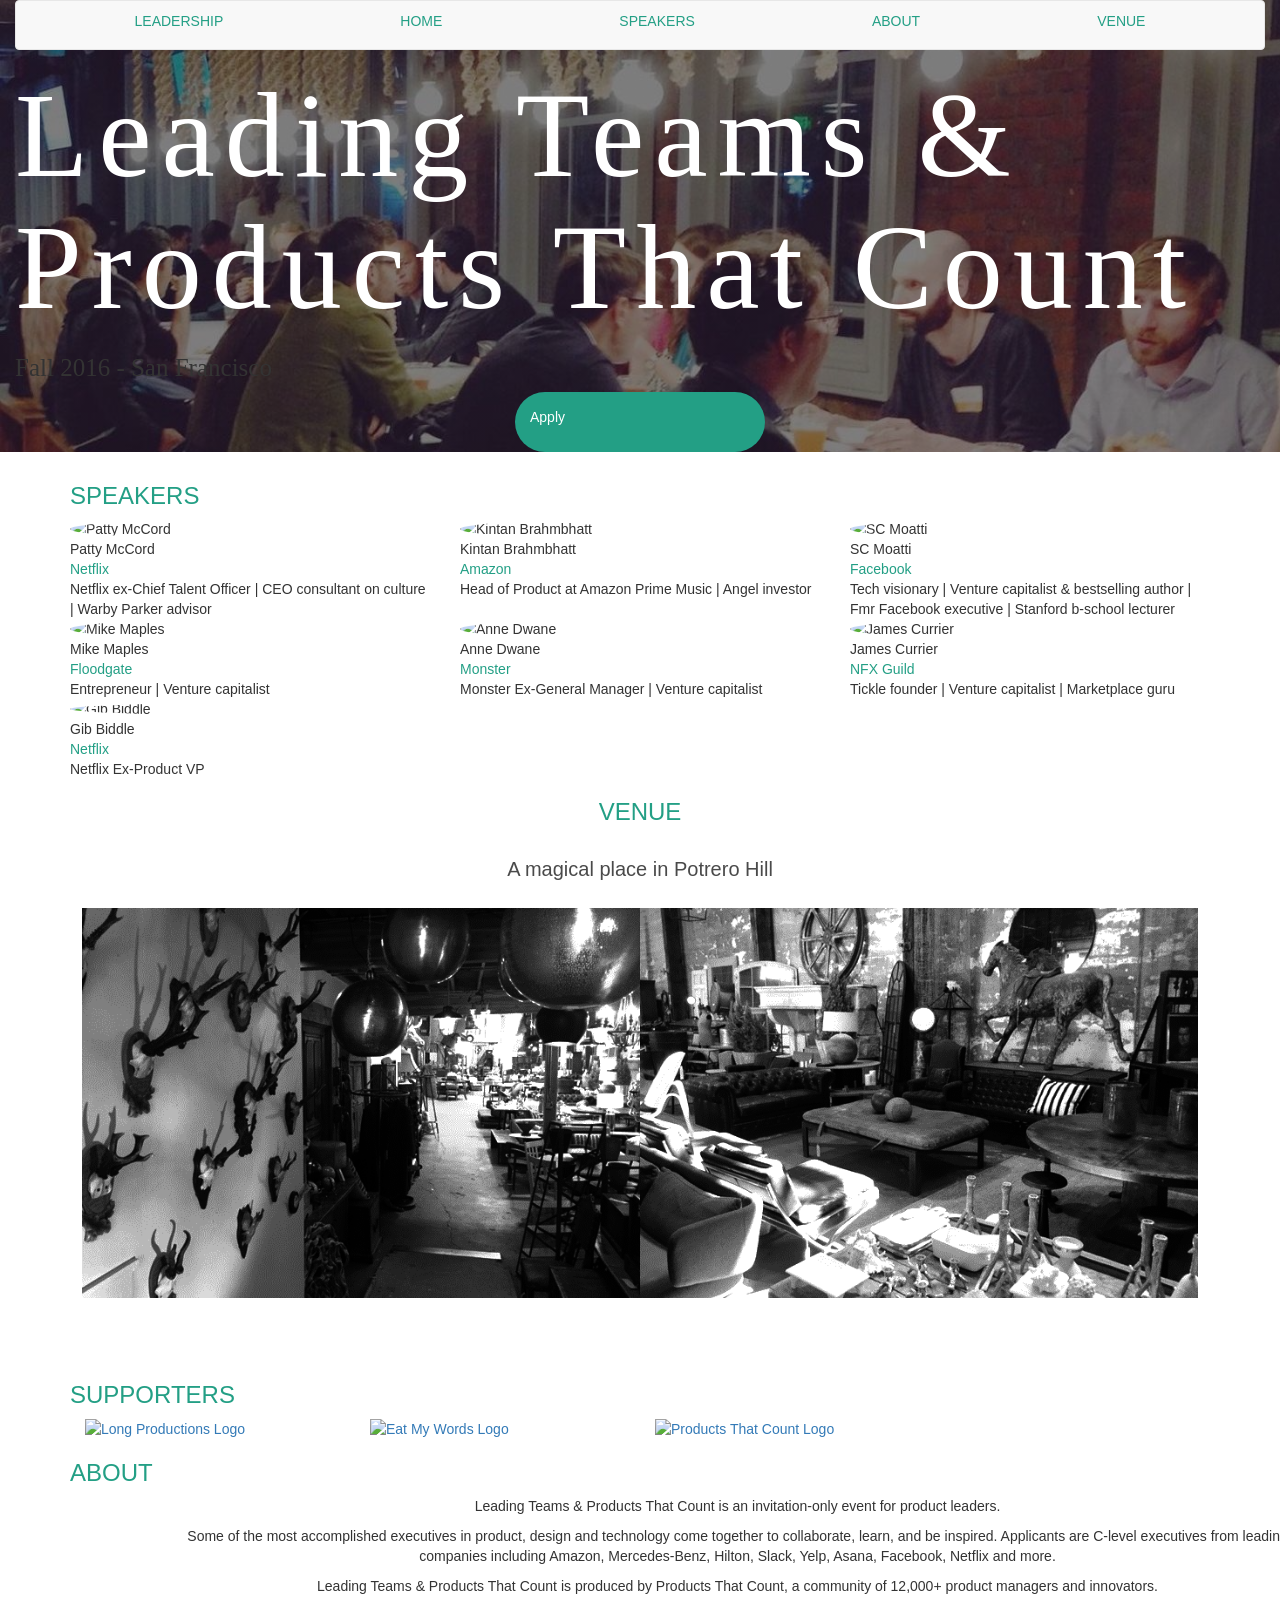
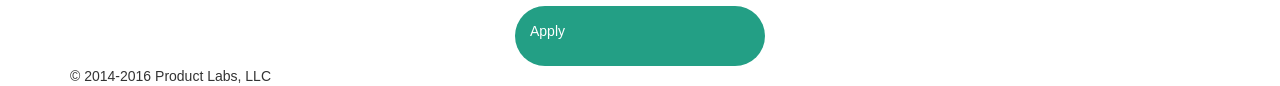
==== index2.html @ b977f9bc "updated index page" ====
<!DOCTYPE html>
<html>
<head>
  <meta charset="utf-8">
  <meta http-equiv="X-UA-Compatible" content="IE=edge,chrome=1">
  <title>Leading Teams & Products That Count</title>
  <meta name="viewport" content="width=device-width">
  <meta name="description" content="An event for product thinkers, designers, and makers. Past speakers from Tinder, Amazon, Frog Design, Netflix, Yelp and more.">
<!--
  <meta property="og:title" content="Leadership" />
  <meta property="og:url" content="https://www.manifesto411.com/" />
  <meta property="og:description" content="An event for product thinkers, designers, and makers. Past speakers from Tinder, Amazon, Frog Design, Netflix, Yelp and more." />
  <meta property="og:image" content="https://www.manifesto411.com/static/images/manifesto_facebook_share.png" />
  <meta property="og:type" content="article" />
  <meta property="og:locale" content="en_US" />
 -->
<!--   <meta name="twitter:card" content="summary_large_image">
  <meta name="twitter:site" content="@manifesto411">
  <meta name="twitter:title" content="Manifesto">
  <meta name="twitter:description" content="An event for product thinkers, designers, and makers. Past speakers from Tinder, Amazon, Frog Design, Netflix, Yelp and more.">
  <meta name="twitter:image" content="https://www.manifesto411.com/static/images/manifesto_facebook_share.png"> -->

  <link rel="shortcut icon" type="image/png" href="/static/images/favicon.ico">
  <link rel="canonical" href="https://www.manifesto411.com/" />
  <meta name="google-site-verification" content="ru3jUls49btRLF-_JM4xdH5pwZkrLGA6Llj3iiC_hHs" />
  <link rel="stylesheet" href="https://maxcdn.bootstrapcdn.com/bootstrap/3.3.1/css/bootstrap.min.css">
  <link rel='stylesheet' href='https://d33wubrfki0l68.cloudfront.net/css/7cb612ddd2adcec53b5e5135e8a5c02e82bd5af3/static/css/main.css' />
  <script src='https://d33wubrfki0l68.cloudfront.net/js/2ac7943342ca358cc0602aef4d6c1449615fe7fe/static/js/vendor/modernizr-2.6.2.js'></script>
  <link href='https://fonts.googleapis.com/css?family=Lato:300,400|Spinnaker' rel='stylesheet' type='text/css'>
  <script src="https://use.typekit.net/cpw1mji.js"></script>
  <link rel="stylesheet" href="styles.css"></link>
  <script>
    try {
      Typekit.load({
        async: true
      });
    } catch (e) {}
  </script>
</head>

<body>
  <div class="wrapper">

    <div class="container-fluid centered leadership">
      <nav class="navbar navbar-default" role="navigation">
        <div class="container-fluid">
          <div class="navbar-header">
            <button type="button" class="navbar-toggle" data-toggle="collapse" data-target="#bs-example-navbar-collapse-1">
              <span class="sr-only">Toggle navigation</span>
              <span class="icon-bar"></span>
              <span class="icon-bar"></span>
              <span class="icon-bar"></span>
            </button>
          </div>

          <div class="collapse navbar-collapse" id="bs-example-navbar-collapse-1">
            <ul class="nav nav-justified">
              <li name="home" id="home_nav"><a href="/">LEADERSHIP</a>
              </li>
              <li name="preview"><a href="/#home">HOME</a>
              </li>
              <li name="speakers"><a href="/#speakers">SPEAKERS</a>
              </li>
              <li name="about"><a href="/#about">ABOUT</a>
              </li>
              <li name="venue"><a href="/#preview">VENUE</a>
              </li>
        <!--       <li name="supporters"><a href="/#supporters">SUPPORTERS</a></li> -->
        <!--       <li name="schedule"><a href="/#supporters">SCHEDULE</a></li> -->
            </ul>
          </div>
        </div>
      </nav>

      <div class="showcase-event">
        <div class="content-section centered">
          <h1 class="logo">Leading Teams & Products That Count</h1>
          <h2 class="tagline">Fall 2016 - San Francisco</h2>
          <div class="row subscribe-form subscribe-light">
            <div class="col-lg-12">
              <div class="subscribe-wrapper">
                <a href="#application" id="event-application"><div class="application-button">Apply</div>
                </a>
              </div>
            </div>
          </div>
        </div>
      </div>
    </div>

    <div id="application" class="signup-form" name="application">
      <form>
        <fieldset>
          <legend class="form-legend">Application</legend>
          <div class="form-wrapper">
            <div class="userinfo">
              <label class="user-input-label">
                <div>First Name:</div>
                <input id="user-first-name" class="userinfo-input" type="text" placeholder="Your First Name *" required />
              </label>

              <label class="user-input-label">
                <div>Last Name:</div>
                <input id="user-last-name" class="userinfo-input" type="text" placeholder="Your Last Name *" required />
              </label>
            </div>

            <div class="contactinfo">
              <label class="user-input-label">
                <div>Linkedin:</div>
                <input id="user-linkedin-url" class="userinfo-input" type="text" placeholder="Your Linkedin Url *" required />
              </label>
              <label class="user-input-label">
                <div>E-mail:</div>
                <input id="user-email" class="userinfo-input" type="text" placeholder="Your e-mail address *" required />
              </label>
            </div>

            <div class="userbackground">
              <label class="user-input-label">
                What do you hope to get from the event?</label>
              <textarea id="user-benefits-from-event" class="applicant-description" placeholder="1-2 Sentences"></textarea>
            </div>
            <div class="userbackground">
              <label class="user-input-label">
                What do you hope to contribute to the event?</label>
              <textarea id="user-contributes-to-event" class="applicant-description" placeholder="1-2 Sentences"></textarea>
            </div>
            <div class="userbackground expensetoggle">
              <label class="user-input-label">Will you be expensing your participation to your company?</label>
              <div class="onoffswitch">
                <input type="checkbox" name="onoffswitch" class="onoffswitch-checkbox" id="myonoffswitch" checked>
                <label class="onoffswitch-label" for="myonoffswitch">
                  <span class="onoffswitch-inner"></span>
                  <span class="onoffswitch-switch"></span>
                </label>
              </div>
            </div>
          </div>
        </fieldset>
        <div class="container">
          <div class="row">
            <a>
              <div class="col-lg-12 highlight-bar"></div>
            </a>
          </div>
        </div>

        <div class="invalidForm hideElement" id="error-message">Please complete the entire form</div>
        <div class="form-submission" id="application-submitted">
          <button type="submit" class="form-submission-button">
          </button>
        </div>
        <div class="hideElement" id="thanksforapplying">Thanks for applying we will be in touch shortly</div>
      </form>
    </div>

    <div class="container" id="speakers">
      <div class="row">
        <a name="speakers">
          <div class="col-lg-12 highlight-bar"></div>
        </a>
      </div>
    </div>



  <div class="container content-section centered">
    <h3 class="header-styles">SPEAKERS</h3>
    <div class="row content-wrap row-centered" id="speakers-section">
      <div class=
      "col-xs-12 col-sm-6 col-sm-offset-0 col-md-4 col-md-offset-0 col-lg-4 col-lg-offset-0 speaker-wrap">
      <div class="speaker">
          <img alt="Patty McCord" class="speaker-pic img-circle img-responsive"
          src="http://i.imgur.com/nYr2lcT.jpg">
          <div class="speaker-name">
            Patty McCord
          </div>
          <div class="speaker-company">
            <a href="https://www.netflix.com">Netflix</a>
          </div>
          <div class="speaker-bio">
            Netflix ex-Chief Talent Officer | CEO consultant on culture | Warby
            Parker advisor
          </div>
        </div>
      </div>
      <div class=
      "col-xs-12 col-sm-6 col-sm-offset-0 col-md-4 col-md-offset-0 col-lg-4 col-lg-offset-0 speaker-wrap">
      <div class="speaker">
          <img alt="Kintan Brahmbhatt" class=
          "speaker-pic img-circle img-responsive" src=
          "http://i.imgur.com/Qr9BvIh.jpg">
          <div class="speaker-name">
            Kintan Brahmbhatt
          </div>
          <div class="speaker-company">
            <a href="http://www.amazon.com/PrimeMusic">Amazon</a>
          </div>
          <div class="speaker-bio">
            Head of Product at Amazon Prime Music | Angel investor
          </div>
        </div>
      </div>
      <div class=
      "col-xs-12 col-sm-6 col-sm-offset-0 col-md-4 col-md-offset-0 col-lg-4 col-lg-offset-0 speaker-wrap">
      <div class="speaker">
          <img alt="SC Moatti" class="speaker-pic img-circle img-responsive"
          src="http://i.imgur.com/eZxnU1G.png">
          <div class="speaker-name">
            SC Moatti
          </div>
          <div class="speaker-company">
            <a href="http://productsthatcount.com">Facebook</a>
          </div>
          <div class="speaker-bio">
            Tech visionary | Venture capitalist &amp; bestselling author | Fmr
            Facebook executive | Stanford b-school lecturer
          </div>
        </div>
      </div>
      <div class=
      "col-xs-12 col-sm-6 col-sm-offset-0 col-md-4 col-md-offset-0 col-lg-4 col-lg-offset-0 speaker-wrap">
      <div class="speaker">
          <img alt="Mike Maples" class="speaker-pic img-circle img-responsive"
          src="http://i.imgur.com/6ZW5zT3.jpg">
          <div class="speaker-name">
            Mike Maples
          </div>
          <div class="speaker-company">
            <a href="http://floodgate.com/">Floodgate</a>
          </div>
          <div class="speaker-bio">
            Entrepreneur | Venture capitalist
          </div>
        </div>
      </div>
      <div class=
      "col-xs-12 col-sm-6 col-sm-offset-0 col-md-4 col-md-offset-0 col-lg-4 col-lg-offset-0 speaker-wrap">
      <div class="speaker">
          <img alt="Anne Dwane" class="speaker-pic img-circle img-responsive"
          src="http://i.imgur.com/0hoDniH.jpg">
          <div class="speaker-name">
            Anne Dwane
          </div>
          <div class="speaker-company">
            <a href="http://gsvlabs.com/">Monster</a>
          </div>
          <div class="speaker-bio">
            Monster Ex-General Manager | Venture capitalist
          </div>
        </div>
      </div>
      <div class=
      "col-xs-12 col-sm-6 col-sm-offset-0 col-md-4 col-md-offset-0 col-lg-4 col-lg-offset-0 speaker-wrap">
      <div class="speaker">
          <img alt="James Currier" class=
          "speaker-pic img-circle img-responsive" src=
          "http://i.imgur.com/yHmbRPL.png">
          <div class="speaker-name">
            James Currier
          </div>
          <div class="speaker-company">
            <a href="http://www.nfx.com/">NFX Guild</a>
          </div>
          <div class="speaker-bio">
            Tickle founder | Venture capitalist | Marketplace guru
          </div>
        </div>
      </div>
      <div class=
      "col-xs-12 col-sm-6 col-sm-offset-0 col-md-12 col-md-offset-0 col-lg-12 col-lg-offset-0">
      <div class="speaker">
          <img alt="Gib Biddle" class="speaker-pic img-circle img-responsive"
          src="http://i.imgur.com/TZHBbtr.jpg">
          <div class="speaker-name">
            Gib Biddle
          </div>
          <div class="speaker-company">
            <a href="https://www.netflix.com">Netflix</a>
          </div>
          <div class="speaker-bio">
            Netflix Ex-Product VP
          </div>
        </div>
      </div>
    </div>
  </div>

    <div class="container venue">
      <h3 class="header-styles">VENUE</h3>
      <div class="venue-location-title">A magical place in Potrero Hill</div>
      <div class="venue-image-container">
        <div class="venue-block-left">
        </div>
      <!--   <div class="venue-card-container">
        </div> -->
        <div class="venue-block-right">
        </div>
      </div>
    </div>

    <div class="container" id="videos">
      <div class="row">
        <a name="videos">
          <div class="col-lg-12 highlight-bar"></div>
        </a>
      </div>
    </div>

    <div class="container" id="supporters">
      <div class="row">
        <div class="col-lg-12 highlight-bar"></div>
      </div>
    </div>
    <div class="container content-section centered">
      <h3 class="header-styles">SUPPORTERS</h3>
      <div class="content-wrap" id="supporters-wrapper">
          <div class="col-xs-12 col-sm-12 col-md-3 col-lg-3 supporter-wrap">
            <a class="supporter-logo" href="http://longproductions.com/" target="_blank"><img src="https://d33wubrfki0l68.cloudfront.net/6ac9e80d4fb956f55d3319429df08892ba11a191/9d395/static/images/long_productions.png" alt="Long Productions Logo" class="supporter-logo-sm img-responsive">
            </a>
          </div>
          <div class="col-xs-12 col-sm-12 col-md-3 col-lg-3 supporter-wrap">
            <a class="supporter-logo" href="http://eatmywords.com/" target="_blank"><img src="https://d33wubrfki0l68.cloudfront.net/f5fa85ae9c0ed693e338850c9ddc0bc8290a7eac/40d03/static/images/eatmywords@2x.png" alt="Eat My Words Logo" class="supporter-logo-sm img-responsive">
            </a>
          </div>
          <div class="col-xs-12 col-sm-12 col-md-3 col-lg-3 supporter-wrap">
            <a class="supporter-logo" href="http://productsthatcount.com/" target="_blank"><img src="https://d33wubrfki0l68.cloudfront.net/573d84a4d2d361ba5a8033c7c2110d031847b2b8/138ff/static/images/ptc.png" alt="Products That Count Logo" class="supporter-logo-sm img-responsive">
            </a>
          </div>
      </div>
    </div>
<!--
    <div class="container" id="schedule">
      <div class="row">
        <a name="schedule">
          <div class="col-lg-12 highlight-bar"></div>
        </a>
      </div>
    </div>
 -->

    <div class="container" id="about">
      <div class="row">
        <a name="about">
          <div class="col-lg-12 highlight-bar"></div>
        </a>
      </div>
    </div>

    <div class="container content-section centered">
        <h3 class="header-styles">ABOUT</h3>
        <div class="content-wrap">
          <div class="row content-wrap">
            <div class="col-lg-offset-1 col-lg-12 content-text about-copy" id="about-paragraphs"><p>Leading Teams &amp; Products That Count is an invitation-only event for product leaders.</p><p>Some of the most accomplished executives in product, design and technology come together to collaborate, learn, and be inspired. Applicants are C-level executives from leading companies including Amazon, Mercedes-Benz, Hilton, Slack, Yelp, Asana, Facebook, Netflix and more.</p><p>Leading Teams &amp; Products That Count is produced by Products That Count, a community of 12,000+ product managers and innovators.</p></div>
          </div>
          <a href="#application" id="event-application-footer">
            <div class="application-button">Apply</div>
          </a>
        </div>
      </div>
    <div class="footer-background">
      <div class="container content-section centered">
        <div class="footer">&copy; 2014-2016 Product Labs, LLC</div>
      </div>
    </div>
  </div>

  <script src="https://ajax.googleapis.com/ajax/libs/jquery/1.11.1/jquery.min.js"></script>
  <script src="https://maxcdn.bootstrapcdn.com/bootstrap/3.3.1/js/bootstrap.min.js"></script>
  <script src='https://d33wubrfki0l68.cloudfront.net/js/a71feaafb217d9c29c8dbdc77aa5cca4f122aa85/static/js/main.js'></script>
  <script type="text/javascript" src="//s7.addthis.com/js/300/addthis_widget.js#pubid=ra-5688f575f1e77495" async="async"></script>
  <script type="text/javascript" src="scripts.js" async="async"></script>  <script type="text/javascript" src="addcontent.js" async="async"></script>
  <script type="text/javascript" src="addSponsor.js" async="async"></script>
  <script type="text/javascript" src="pullAboutSection.js" async="async"></script>
</body>
</html>
---- styles.css ----
.header-styles {
  color: #239F85;
}

h1.logo {
  font-size: 50px;
  font-family: Arial Black;  
}

h2.tagline {
  font-size: 25px;
  font-family: Arial Black;  
}

.leadership-header {
  font-family: Arial Black;
  margin-top: 20px;
  margin-bottom: 5px;
  font-size: 170px;
  color: #FFF;
  letter-spacing: 10px;
}

.nav > li > a {
  color: #239F85;
}

.application-button {
 cursor: pointer;
 background-color: #239F85;
 border-radius: 40px;
 border-style: none;
 color: #FFF;
 display: block;
 height: 6rem;
 margin: auto;
 padding: 15px;
 width: 25rem;
}

.userbackground {
  width: 100%;
  float: none;
} 

.form-wrapper {
  width: 100%;
  margin-bottom: 2rem;
}

.invalidForm {
  margin-top: 10px;
  text-align: center;
  color: red;
  font-weight: bold;
}

@media screen and (min-width: 1200px) {
  .form-wrapper {
    width: 100%;
    margin-bottom: 0;
  }
}

.application-button:hover {
  background-color: rgb(151, 158, 157);
  color: #FFF;
}

.application-button:focus {
  border: none;
  outline: none;
}

.application-button > a {
 color: #FFF;
}

.signup-form {
  height: 0;
  opacity: 0;
  overflow: hidden; 
  padding: 1.5rem 1.5rem 0 1.5rem;
  transition: opacity 1s ease-out;
}

.signup-form fieldset {
  border: none;
  width: 100%;
}

.signup-form label {
  display: block;
}

.signup-form textarea {
  font-family: Arial Black;
  background: rgba(255,255,255,.1);
  border: none;
  border-radius: 4px;
  font-size: 16px;
  outline: 0;
  padding: 7px;
  width: 100%;
  box-sizing: border-box; 
  -webkit-box-sizing: border-box;
  -moz-box-sizing: border-box; 
  background-color: #e8eeef;
  color:#8a97a0;
  -webkit-box-shadow: 0 1px 0 rgba(0,0,0,0.03) inset;
  box-shadow: 0 1px 0 rgba(0,0,0,0.03) inset;
  margin-bottom: 30px;
}

.form-legend {
  padding-left: 0;
}

.about-copy {
  text-align: center;
}

@media screen and (min-width: 1200px) {
  .signup-form{
    height: 0;
    opacity: 0;
    overflow: hidden; 
    padding: 1rem 1.5rem 0 1rem;
    transition: opacity 1s ease-out;
  }

  .signup-form textarea{
    display: inline;
  }
  .form-legend {
    padding-left: 20px;
  }
}

.userinfo label{
  width: 100%;
}

@media screen and (min-width: 720px) {
  .userinfo {
    display: flex;
  }
  .user-input-label {
    padding-right: 20px;
    padding-left: 20px;
  }

  .contactinfo {
    display: flex;
  }
  .contactinfo label{
    width: 50%;
    display: inline;
  } 
}

.contactinfo label {
  display: block;
  width: 100%;
}

.userinfo-input {
  font-family: Arial;
  background: rgba(255,255,255,.1);
  border: none;
  border-radius: 4px;
  font-size: 16px;
  margin: 0;
  outline: 0;
  padding: 7px;
  width: 100%;
  box-sizing: border-box; 
  -webkit-box-sizing: border-box;
  -moz-box-sizing: border-box; 
  background-color: #e8eeef;
  color:#8a97a0;
  -webkit-box-shadow: 0 1px 0 rgba(0,0,0,0.03) inset;
  box-shadow: 0 1px 0 rgba(0,0,0,0.03) inset;
  margin-bottom: 30px;
}

@media screen and (min-width: 1200px) {
  .userinfo-input {
    min-width: 350px;
    background: rgba(255,255,255,.1);
    border: none;
    border-radius: 4px;
    font-size: 16px;
    margin: 0;
    outline: 0;
    padding: 7px;
    box-sizing: border-box; 
    -webkit-box-sizing: border-box;
    -moz-box-sizing: border-box; 
    background-color: #e8eeef;
    color:#8a97a0;
    -webkit-box-shadow: 0 1px 0 rgba(0,0,0,0.03) inset;
    box-shadow: 0 1px 0 rgba(0,0,0,0.03) inset;
    margin-bottom: 30px;
  }
}

.active {
  opacity: 1;
  height: auto;    
}

.venue {
  padding-left: 2rem;
  padding-right: 2rem;
}

@media (min-width: 720px) {
  .venue {
    width: 100%;
    height: 100%;
  }
}

.venue > h3 {
  text-align: center;
}

@media screen and (min-width: 1200px){
  .venue-block {
    display: inline;
    width: 50%;
    height: 100%;
  }

  .venue-block-img, .venue-card-container {
    padding: 0;
  }
}

/*.venue-card-container {
  display: flex;
  justify-content: center;
  position: absolute;
  align-items: center;
}
*/
.venue-location-title {
  font-family: Arial;
  color: #4A4A4A;
  /*background-color: rgb(255, 255, 255);*/
  /*border: 1px solid rgb(0, 151, 127);*/
  padding: 1em;
  margin: 4px;
  font-size: 2rem;
  /*width: 210px;*/
  /*max-width: 223px;*/
  text-align: center;
}

@media (min-width: 1200px) {
  .venue-location-card {
    background-color: rgb(255, 255, 255);
    border: 1px solid rgb(0, 151, 127);
    margin: 4px;
    max-width: 446px;
    padding: 2em;
  }
}

.speaker-company > a {
  color: #239F85; 
}

.hideElement {
  display: none;
 } 

.thanksforapplying {
  margin: 1.5rem;
  text-align: center;
  display: block;
  font-family: Arial;
}

.leadership {
  background-image: linear-gradient(rgba(0, 0, 0, 0.5), rgba(0, 0, 0, 0.5)), url("./assets/ptc-event-background.jpg");
  background-size: 330px 375px;
  background-size: cover;
}

.expense-option {
  color: #fff;
  background-color: #337ab7;
  border-color: #2e6da4;
  padding: 6px 12px;
  margin-bottom: 0;
  font-size: 14px;
  font-weight: 400;
  line-height: 1.42857143;
  text-align: center;
  white-space: nowrap;
  vertical-align: middle;
  -ms-touch-action: manipulation;
  touch-action: manipulation;
  cursor: pointer;
  -webkit-user-select: none;
  -moz-user-select: none;
  -ms-user-select: none;
  user-select: none;
  background-image: none;
  border: 1px solid transparent;
  width: 50%;
}

.expense-option:focus {
  background-color: #fff;
  color: #337ab7;
}

.expense-option > input {
  position: absolute;
  clip: rect(0,0,0,0);
  pointer-events: none;
} 
  
@media (min-width: 1200px) {
  .expense-option {
    color: #fff;
    background-color: #337ab7;
    border-color: #2e6da4;
    padding: 6px 12px;
    margin-bottom: 0;
    font-size: 14px;
    font-weight: 400;
    line-height: 1.42857143;
    text-align: center;
    white-space: nowrap;
    vertical-align: middle;
    -ms-touch-action: manipulation;
    touch-action: manipulation;
    cursor: pointer;
    -webkit-user-select: none;
    -moz-user-select: none;
    -ms-user-select: none;
    user-select: none;
    background-image: none;
    border: 1px solid transparent;
    width: 50%;
  }
} 

.form-submission {
  margin: 1.5rem;
  text-align: center;
}

.form-submission-button {
  margin: auto;
  outline:none;
  height: 40px;
  text-align: center;
  width: 130px;
  border-radius:40px;
  background: #fff;
  border: 2px solid #1ECD97;
  color: #1ECD97;
  letter-spacing:1px;
  text-shadow:0;
  font-size:12px;
  font-weight:bold;
  cursor: pointer;
  transition: all 0.25s ease;
}
 
.form-submission-button:hover {
  color:white;
  background: #1ECD97;
}

.form-submission-button:active {
  letter-spacing: 2px ;
}

.form-submission-button:after {
  content:"SUBMIT";
}

.venue-block-left {
  padding: 0% 0% 35% 0%;
  width: 100%;
  float: left;
  height: 175px;
  display: block;
  background-size: cover;
  background-position: center center;
  background-repeat: no-repeat;
  background-attachment: scroll;
  background-image: url('./assets/BDAntiques2.png');
}

 .venue-block-right {
  padding: 0% 0% 35% 0%;
  width: 100%;
  float: left;
  height: 175px;
  display: block;
  background-size: cover;
  background-position: center center;
  background-repeat: no-repeat;
  background-attachment: scroll;
  background-image: url('./assets/BDAntiques1.png');
 }

@media screen and (min-width: 720px) {
  .venue-block-right {
    padding: 0% 0% 35% 0%;
    width: 50%;
    float: left;
    display: block;
    background-size: cover;
    background-position: center center;
    background-repeat: no-repeat;
    background-attachment: scroll;
    background-image: url('./assets/BDAntiques2.png');
  }
   .venue-block-left {
    padding: 0% 0% 35% 0%;
    width: 50%;
    float: left;
    display: block;
    background-size: cover;
    background-position: center center;
    background-repeat: no-repeat;
    background-attachment: scroll;
    background-image: url('./assets/BDAntiques1.png');
   }
   .venue-image-container {
    width: 100%;
    padding: 0 5% 5% 5%;
    position: relative;
    background-color: rgb(255, 255, 255);
    float: left;
    display: block;
   }
   .userbackground {
     width: 50%;
     float: left;
     padding-right: 20px;
     padding-left: 20px;
   }
   .userbackground > label {
     padding-left: 0;
   }
}

.venue-image-container {
  position: relative;
}

.venue-card-container {
  display: flex;
  justify-content: center;
  position: absolute;
  align-items: center;
  top: 10rem;
  left: 3rem;
}

/*@media (min-device-width: 375px) {
  .venue-card-container {
    display: flex;
    justify-content: center;
    position: absolute;
    align-items: center;
    top: 10rem;
    left: 6rem;
  }
}

@media (min-device-width: 411px) {
  .venue-card-container {
    display: flex;
    justify-content: center;
    position: absolute;
    align-items: center;
    top: 10rem;
    left: 8rem;
  }
}

@media (min-device-width: 411px) {
  .venue-card-container {
    display: flex;
    justify-content: center;
    position: absolute;
    align-items: center;
    top: 10rem;
    left: 8.5rem;
  }
}

@media (min-device-width: 550px) {
  .venue-card-container {
    display: flex;
    justify-content: center;
    position: absolute;
    align-items: center;
    top: 10rem;
    left: 12.5rem;
  }
}

@media (min-device-width: 550px) {
  .venue-card-container {
    display: flex;
    justify-content: center;
    position: absolute;
    align-items: center;
    top: 10rem;
    left: 12.5rem;
  }
}

@media (min-device-width: 575px) {
  .venue-card-container {
    display: flex;
    justify-content: center;
    position: absolute;
    align-items: center;
    top: 11rem;
    left: 15.5rem;
  }
}

@media (min-device-width: 620px) {
  .venue-card-container {
    display: flex;
    justify-content: center;
    position: absolute;
    align-items: center;
    top: 13rem;
    left: 17.5rem;
  }
}

@media (min-device-width: 720px) {
  .venue-card-container {
    display: flex;
    justify-content: center;
    position: absolute;
    align-items: center;
    top: 6rem;
    left: 33%;
  }
}

@media (min-device-width: 768px) {
  .venue-card-container {
    display: flex;
    justify-content: center;
    position: absolute;
    align-items: center;
    top: 7rem;
    left: 35%;
  }
}

@media (min-device-width: 1200px) {
  .venue-card-container {
    display: flex;
    justify-content: center;
    position: absolute;
    align-items: center;
    top: 18rem;
    left: 42%;
  }
}
*/


#event-application-footer, #event-application {
  text-decoration: none;
}

textarea {
  padding: 0;
  border:none;
}

form {
  width: 100%;
}  

legend {
  font-weight: bold;
}

#company-expense-options {
  padding-left: 5px;
  text-align: center;
  margin-bottom: 15px;
}

.onoffswitch {
  position: relative; width: 90px;
  margin: auto;
  -webkit-user-select:none; -moz-user-select:none; -ms-user-select: none;
}

.onoffswitch-checkbox {
  display: none;
}

.onoffswitch-label {
  display: block;
  overflow: hidden; 
  cursor: pointer;
  border: 2px solid #575757; border-radius: 20px;
}

.onoffswitch-inner {
  display: block; width: 200%; margin-left: -100%;
  transition: margin 0.3s ease-in 0s;
}

.onoffswitch-inner:before, .onoffswitch-inner:after {
  display: block; float: left; width: 50%; height: 30px; padding: 0; line-height: 30px;
  font-size: 15px; color: white; font-family: Trebuchet, Arial, sans-serif; font-weight: bold;
  box-sizing: border-box;
}

.onoffswitch-inner:before {
  content: "YES";
  padding-left: 8px;
  background-color: #239F85; color: #FFFFFF;
}

.onoffswitch-inner:after {
  content: "NO";
  padding-right: 8px;
  background-color: #EEEEEE; color: #239F85;
  text-align: right;
}

.onoffswitch-switch {
  display: block; width: 18px; margin: 6px;
  background: #FFFFFF;
  position: absolute; top: 0; bottom: 0;
  right: 56px;
  border: 2px solid #575757; border-radius: 20px;
  transition: all 0.3s ease-in 0s; 
}
.onoffswitch-checkbox:checked + .onoffswitch-label .onoffswitch-inner {
  margin-left: 0;
}
.onoffswitch-checkbox:checked + .onoffswitch-label .onoffswitch-switch {
  right: 0px; 
}




@media screen and (min-width: 720px) {
  .onoffswitch {
    margin: 0;
    position: relative; width: 90px;
    -webkit-user-select:none; -moz-user-select:none; -ms-user-select: none;
  }
  .onoffswitch-switch {
    width: 22px;
    margin: 6px 6px 10px 6px;
  }
  .expensetoggle {
    width: 100%;
    float: left;
    padding-right: 20px;
    padding-left: 20px;
    display: inline-flex;
  }
  .onoffswitch-switch {
    width: 22px;
    margin: 6px 6px 8px 6px;
  }

}

@media (max-width: 767px){
  h1.logo {
      font-size: 50px;
      font-family: Arial Black;  
      letter-spacing: 0;
  }
}

@media screen and (min-width: 1200px) {
   h1.logo {
    font-size: 120px;
    font-family: Arial Black;
    color: #FFF;
    letter-spacing: 10px;
  }

  #company-expense-option {
    margin-bottom: 15px;
    display: inline
  }

}
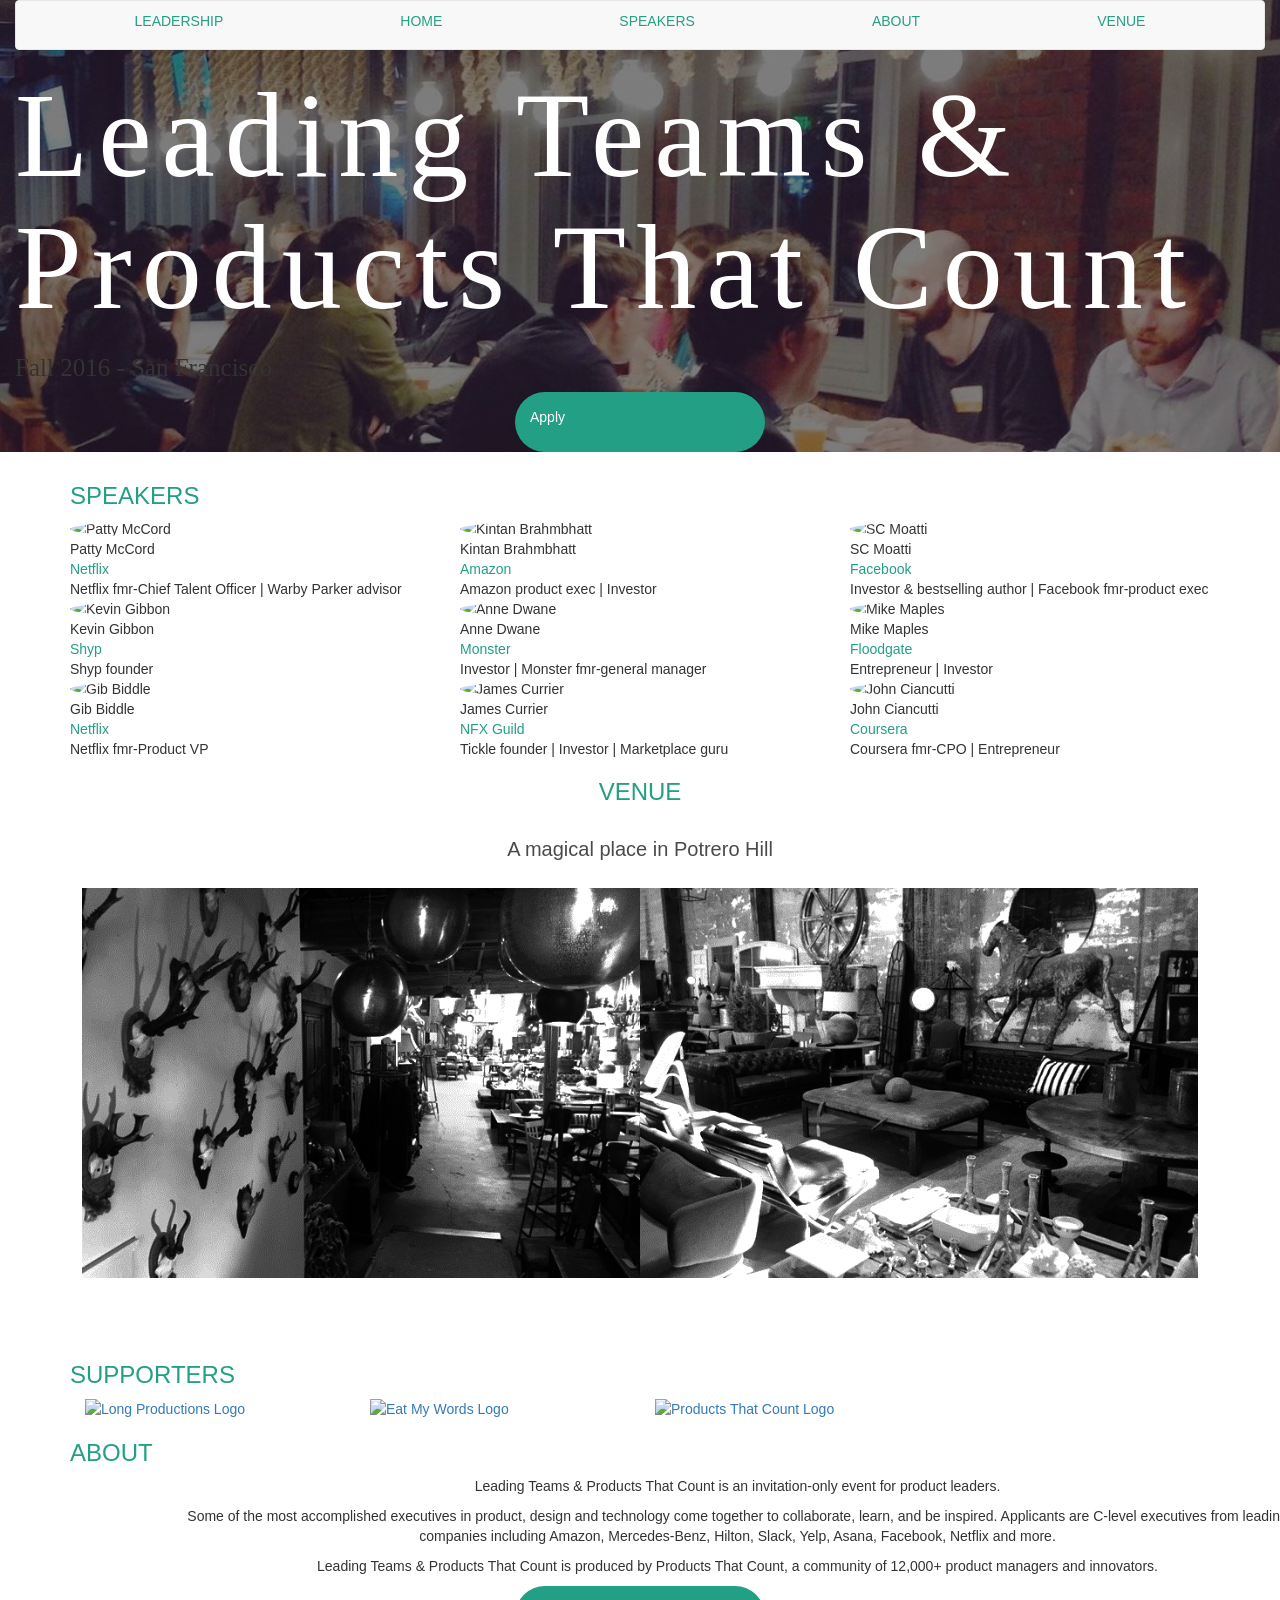
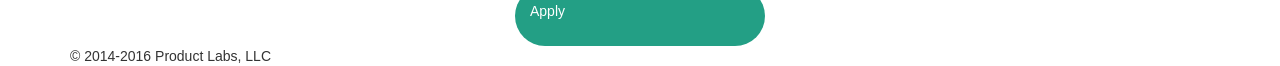
==== commit d432f454: "updated sponsors" ====
--- a/index2.html
+++ b/index2.html
@@ -2,33 +2,35 @@
 <html>
 <head>
   <meta charset="utf-8">
-  <meta http-equiv="X-UA-Compatible" content="IE=edge,chrome=1">
+  <meta content="IE=edge,chrome=1" http-equiv="X-UA-Compatible">
   <title>Leading Teams & Products That Count</title>
-  <meta name="viewport" content="width=device-width">
-  <meta name="description" content="An event for product thinkers, designers, and makers. Past speakers from Tinder, Amazon, Frog Design, Netflix, Yelp and more.">
-<!--
+  <meta content="width=device-width" name="viewport">
+  <meta content=
+  "An event for product thinkers, designers, and makers. Past speakers from Tinder, Amazon, Frog Design, Netflix, Yelp and more."
+  name="description">
   <meta property="og:title" content="Leadership" />
-  <meta property="og:url" content="https://www.manifesto411.com/" />
+  <meta property="og:url" content="https://leaders.productsthatcount.com/" />
   <meta property="og:description" content="An event for product thinkers, designers, and makers. Past speakers from Tinder, Amazon, Frog Design, Netflix, Yelp and more." />
-  <meta property="og:image" content="https://www.manifesto411.com/static/images/manifesto_facebook_share.png" />
   <meta property="og:type" content="article" />
   <meta property="og:locale" content="en_US" />
- -->
-<!--   <meta name="twitter:card" content="summary_large_image">
+
+  <!--   <meta name="twitter:card" content="summary_large_image">
   <meta name="twitter:site" content="@manifesto411">
   <meta name="twitter:title" content="Manifesto">
   <meta name="twitter:description" content="An event for product thinkers, designers, and makers. Past speakers from Tinder, Amazon, Frog Design, Netflix, Yelp and more.">
   <meta name="twitter:image" content="https://www.manifesto411.com/static/images/manifesto_facebook_share.png"> -->
-
-  <link rel="shortcut icon" type="image/png" href="/static/images/favicon.ico">
-  <link rel="canonical" href="https://www.manifesto411.com/" />
-  <meta name="google-site-verification" content="ru3jUls49btRLF-_JM4xdH5pwZkrLGA6Llj3iiC_hHs" />
-  <link rel="stylesheet" href="https://maxcdn.bootstrapcdn.com/bootstrap/3.3.1/css/bootstrap.min.css">
-  <link rel='stylesheet' href='https://d33wubrfki0l68.cloudfront.net/css/7cb612ddd2adcec53b5e5135e8a5c02e82bd5af3/static/css/main.css' />
-  <script src='https://d33wubrfki0l68.cloudfront.net/js/2ac7943342ca358cc0602aef4d6c1449615fe7fe/static/js/vendor/modernizr-2.6.2.js'></script>
-  <link href='https://fonts.googleapis.com/css?family=Lato:300,400|Spinnaker' rel='stylesheet' type='text/css'>
-  <script src="https://use.typekit.net/cpw1mji.js"></script>
-  <link rel="stylesheet" href="styles.css"></link>
+  <link href="/static/images/favicon.ico" rel="shortcut icon" type="image/png">
+  <link href="https://leaders.productsthatcount.com/" rel="canonical">
+  <link href= "https://maxcdn.bootstrapcdn.com/bootstrap/3.3.1/css/bootstrap.min.css" rel="stylesheet">
+  <link href='https://d33wubrfki0l68.cloudfront.net/css/7cb612ddd2adcec53b5e5135e8a5c02e82bd5af3/static/css/main.css'
+  rel='stylesheet'>
+  <script src='https://d33wubrfki0l68.cloudfront.net/js/2ac7943342ca358cc0602aef4d6c1449615fe7fe/static/js/vendor/modernizr-2.6.2.js'>
+  </script>
+  <link href='https://fonts.googleapis.com/css?family=Lato:300,400|Spinnaker'
+  rel='stylesheet' type='text/css'>
+  <script src="https://use.typekit.net/cpw1mji.js">
+  </script>
+  <link href="styles.css" rel="stylesheet">
   <script>
     try {
       Typekit.load({
@@ -37,41 +39,44 @@
     } catch (e) {}
   </script>
 </head>
-
 <body>
   <div class="wrapper">
-
     <div class="container-fluid centered leadership">
       <nav class="navbar navbar-default" role="navigation">
         <div class="container-fluid">
           <div class="navbar-header">
-            <button type="button" class="navbar-toggle" data-toggle="collapse" data-target="#bs-example-navbar-collapse-1">
-              <span class="sr-only">Toggle navigation</span>
-              <span class="icon-bar"></span>
-              <span class="icon-bar"></span>
-              <span class="icon-bar"></span>
-            </button>
-          </div>
-
-          <div class="collapse navbar-collapse" id="bs-example-navbar-collapse-1">
+            <button class="navbar-toggle" data-target=
+            "#bs-example-navbar-collapse-1" data-toggle="collapse" type=
+            "button"><span class="sr-only">Toggle navigation</span>
+            <span class="icon-bar"></span>
+            <span class="icon-bar"></span>
+            <span class="icon-bar"></span>
+          </button>
+          </div>
+          <div class="collapse navbar-collapse" id=
+          "bs-example-navbar-collapse-1">
             <ul class="nav nav-justified">
-              <li name="home" id="home_nav"><a href="/">LEADERSHIP</a>
+              <li id="home_nav">
+                <a href="/">LEADERSHIP</a>
               </li>
-              <li name="preview"><a href="/#home">HOME</a>
+              <li>
+                <a href="/#home">HOME</a>
               </li>
-              <li name="speakers"><a href="/#speakers">SPEAKERS</a>
+              <li>
+                <a href="/#speakers">SPEAKERS</a>
               </li>
-              <li name="about"><a href="/#about">ABOUT</a>
+              <li>
+                <a href="/#about">ABOUT</a>
               </li>
-              <li name="venue"><a href="/#preview">VENUE</a>
+              <li>
+                <a href="/#preview">VENUE</a>
               </li>
-        <!--       <li name="supporters"><a href="/#supporters">SUPPORTERS</a></li> -->
-        <!--       <li name="schedule"><a href="/#supporters">SCHEDULE</a></li> -->
+              <!--       <li name="supporters"><a href="/#supporters">SUPPORTERS</a></li> -->
+              <!--       <li name="schedule"><a href="/#supporters">SCHEDULE</a></li> -->
             </ul>
           </div>
         </div>
       </nav>
-
       <div class="showcase-event">
         <div class="content-section centered">
           <h1 class="logo">Leading Teams & Products That Count</h1>
@@ -79,16 +84,17 @@
           <div class="row subscribe-form subscribe-light">
             <div class="col-lg-12">
               <div class="subscribe-wrapper">
-                <a href="#application" id="event-application"><div class="application-button">Apply</div>
-                </a>
+                <a href="#application" id="event-application">
+                <div class="application-button">
+                  Apply
+                </div></a>
               </div>
             </div>
           </div>
         </div>
       </div>
     </div>
-
-    <div id="application" class="signup-form" name="application">
+    <div class="signup-form" id="application">
       <form>
         <fieldset>
           <legend class="form-legend">Application</legend>
@@ -115,25 +121,29 @@
                 <input id="user-email" class="userinfo-input" type="text" placeholder="Your e-mail address *" required />
               </label>
             </div>
-
             <div class="userbackground">
-              <label class="user-input-label">
-                What do you hope to get from the event?</label>
-              <textarea id="user-benefits-from-event" class="applicant-description" placeholder="1-2 Sentences"></textarea>
+              <label class="user-input-label">What do you hope to get from the
+              event?</label>
+              <textarea class="applicant-description" id=
+              "user-benefits-from-event" placeholder=
+              "1-2 Sentences"></textarea>
             </div>
             <div class="userbackground">
-              <label class="user-input-label">
-                What do you hope to contribute to the event?</label>
-              <textarea id="user-contributes-to-event" class="applicant-description" placeholder="1-2 Sentences"></textarea>
+              <label class="user-input-label">What do you hope to contribute to
+              the event?</label>
+              <textarea class="applicant-description" id=
+              "user-contributes-to-event" placeholder=
+              "1-2 Sentences"></textarea>
             </div>
             <div class="userbackground expensetoggle">
-              <label class="user-input-label">Will you be expensing your participation to your company?</label>
+              <label class="user-input-label">Will you be expensing your
+              participation to your company?</label>
               <div class="onoffswitch">
-                <input type="checkbox" name="onoffswitch" class="onoffswitch-checkbox" id="myonoffswitch" checked>
-                <label class="onoffswitch-label" for="myonoffswitch">
-                  <span class="onoffswitch-inner"></span>
-                  <span class="onoffswitch-switch"></span>
-                </label>
+                <input checked class="onoffswitch-checkbox" id="myonoffswitch"
+                name="onoffswitch" type="checkbox"> <label class=
+                "onoffswitch-label" for="myonoffswitch"><span class=
+                "onoffswitch-inner"></span> <span class=
+                "onoffswitch-switch"></span></label>
               </div>
             </div>
           </div>
@@ -141,173 +151,175 @@
         <div class="container">
           <div class="row">
             <a>
-              <div class="col-lg-12 highlight-bar"></div>
-            </a>
-          </div>
-        </div>
-
-        <div class="invalidForm hideElement" id="error-message">Please complete the entire form</div>
+            <div class="col-lg-12 highlight-bar"></div></a>
+          </div>
+        </div>
+        <div class="invalidForm hideElement" id="error-message">
+          Please complete the entire form
+        </div>
         <div class="form-submission" id="application-submitted">
-          <button type="submit" class="form-submission-button">
-          </button>
-        </div>
-        <div class="hideElement" id="thanksforapplying">Thanks for applying we will be in touch shortly</div>
+          <button class="form-submission-button" type="submit"></button>
+        </div>
+        <div class="hideElement" id="thanksforapplying">
+          Thanks for applying we will be in touch shortly
+        </div>
       </form>
     </div>
-
     <div class="container" id="speakers">
       <div class="row">
-        <a name="speakers">
-          <div class="col-lg-12 highlight-bar"></div>
-        </a>
-      </div>
-    </div>
-
-
-
-  <div class="container content-section centered">
-    <h3 class="header-styles">SPEAKERS</h3>
-    <div class="row content-wrap row-centered" id="speakers-section">
-      <div class=
-      "col-xs-12 col-sm-6 col-sm-offset-0 col-md-4 col-md-offset-0 col-lg-4 col-lg-offset-0 speaker-wrap">
-      <div class="speaker">
-          <img alt="Patty McCord" class="speaker-pic img-circle img-responsive"
-          src="http://i.imgur.com/nYr2lcT.jpg">
-          <div class="speaker-name">
-            Patty McCord
-          </div>
-          <div class="speaker-company">
-            <a href="https://www.netflix.com">Netflix</a>
-          </div>
-          <div class="speaker-bio">
-            Netflix ex-Chief Talent Officer | CEO consultant on culture | Warby
-            Parker advisor
-          </div>
-        </div>
-      </div>
-      <div class=
-      "col-xs-12 col-sm-6 col-sm-offset-0 col-md-4 col-md-offset-0 col-lg-4 col-lg-offset-0 speaker-wrap">
-      <div class="speaker">
-          <img alt="Kintan Brahmbhatt" class=
-          "speaker-pic img-circle img-responsive" src=
-          "http://i.imgur.com/Qr9BvIh.jpg">
-          <div class="speaker-name">
-            Kintan Brahmbhatt
-          </div>
-          <div class="speaker-company">
-            <a href="http://www.amazon.com/PrimeMusic">Amazon</a>
-          </div>
-          <div class="speaker-bio">
-            Head of Product at Amazon Prime Music | Angel investor
-          </div>
-        </div>
-      </div>
-      <div class=
-      "col-xs-12 col-sm-6 col-sm-offset-0 col-md-4 col-md-offset-0 col-lg-4 col-lg-offset-0 speaker-wrap">
-      <div class="speaker">
-          <img alt="SC Moatti" class="speaker-pic img-circle img-responsive"
-          src="http://i.imgur.com/eZxnU1G.png">
-          <div class="speaker-name">
-            SC Moatti
-          </div>
-          <div class="speaker-company">
-            <a href="http://productsthatcount.com">Facebook</a>
-          </div>
-          <div class="speaker-bio">
-            Tech visionary | Venture capitalist &amp; bestselling author | Fmr
-            Facebook executive | Stanford b-school lecturer
-          </div>
-        </div>
-      </div>
-      <div class=
-      "col-xs-12 col-sm-6 col-sm-offset-0 col-md-4 col-md-offset-0 col-lg-4 col-lg-offset-0 speaker-wrap">
-      <div class="speaker">
-          <img alt="Mike Maples" class="speaker-pic img-circle img-responsive"
-          src="http://i.imgur.com/6ZW5zT3.jpg">
-          <div class="speaker-name">
-            Mike Maples
-          </div>
-          <div class="speaker-company">
-            <a href="http://floodgate.com/">Floodgate</a>
-          </div>
-          <div class="speaker-bio">
-            Entrepreneur | Venture capitalist
-          </div>
-        </div>
-      </div>
-      <div class=
-      "col-xs-12 col-sm-6 col-sm-offset-0 col-md-4 col-md-offset-0 col-lg-4 col-lg-offset-0 speaker-wrap">
-      <div class="speaker">
-          <img alt="Anne Dwane" class="speaker-pic img-circle img-responsive"
-          src="http://i.imgur.com/0hoDniH.jpg">
-          <div class="speaker-name">
-            Anne Dwane
-          </div>
-          <div class="speaker-company">
-            <a href="http://gsvlabs.com/">Monster</a>
-          </div>
-          <div class="speaker-bio">
-            Monster Ex-General Manager | Venture capitalist
-          </div>
-        </div>
-      </div>
-      <div class=
-      "col-xs-12 col-sm-6 col-sm-offset-0 col-md-4 col-md-offset-0 col-lg-4 col-lg-offset-0 speaker-wrap">
-      <div class="speaker">
-          <img alt="James Currier" class=
-          "speaker-pic img-circle img-responsive" src=
-          "http://i.imgur.com/yHmbRPL.png">
-          <div class="speaker-name">
-            James Currier
-          </div>
-          <div class="speaker-company">
-            <a href="http://www.nfx.com/">NFX Guild</a>
-          </div>
-          <div class="speaker-bio">
-            Tickle founder | Venture capitalist | Marketplace guru
-          </div>
-        </div>
-      </div>
-      <div class=
-      "col-xs-12 col-sm-6 col-sm-offset-0 col-md-12 col-md-offset-0 col-lg-12 col-lg-offset-0">
-      <div class="speaker">
-          <img alt="Gib Biddle" class="speaker-pic img-circle img-responsive"
-          src="http://i.imgur.com/TZHBbtr.jpg">
-          <div class="speaker-name">
-            Gib Biddle
-          </div>
-          <div class="speaker-company">
-            <a href="https://www.netflix.com">Netflix</a>
-          </div>
-          <div class="speaker-bio">
-            Netflix Ex-Product VP
-          </div>
-        </div>
-      </div>
-    </div>
-  </div>
-
+        <a id="speakers" name="speakers">
+        <div class="col-lg-12 highlight-bar"></div></a>
+      </div>
+    </div>
+    <div class="container content-section centered">
+      <h3 class="header-styles">SPEAKERS</h3>
+      <div class="row content-wrap row-centered" id="speakers-section">
+  <div class="col-xs-12 col-sm-6 col-sm-offset-0 col-md-4 col-md-offset-0 col-lg-4 col-lg-offset-0 speaker-wrap">
+    <div class="speaker">
+      <img alt="Patty McCord" class="speaker-pic img-circle img-responsive" src="http://i.imgur.com/nYr2lcT.jpg">
+      <div class="speaker-name">
+        Patty McCord
+      </div>
+      <div class="speaker-company">
+        <a href="https://www.netflix.com">Netflix</a>
+      </div>
+      <div class="speaker-bio">
+        Netflix fmr-Chief Talent Officer | Warby Parker advisor
+      </div>
+    </div>
+  </div>
+  <div class="col-xs-12 col-sm-6 col-sm-offset-0 col-md-4 col-md-offset-0 col-lg-4 col-lg-offset-0 speaker-wrap">
+    <div class="speaker">
+      <img alt="Kintan Brahmbhatt" class="speaker-pic img-circle img-responsive" src="http://i.imgur.com/Qr9BvIh.jpg">
+      <div class="speaker-name">
+        Kintan Brahmbhatt
+      </div>
+      <div class="speaker-company">
+        <a href="http://www.amazon.com/PrimeMusic">Amazon</a>
+      </div>
+      <div class="speaker-bio">
+        Amazon product exec | Investor
+      </div>
+    </div>
+  </div>
+  <div class="col-xs-12 col-sm-6 col-sm-offset-0 col-md-4 col-md-offset-0 col-lg-4 col-lg-offset-0 speaker-wrap">
+    <div class="speaker">
+      <img alt="SC Moatti" class="speaker-pic img-circle img-responsive" src="http://i.imgur.com/eZxnU1G.png">
+      <div class="speaker-name">
+        SC Moatti
+      </div>
+      <div class="speaker-company">
+        <a href="http://productsthatcount.com">Facebook</a>
+      </div>
+      <div class="speaker-bio">
+        Investor &amp; bestselling author | Facebook fmr-product exec
+      </div>
+    </div>
+  </div>
+  <div class="col-xs-12 col-sm-6 col-sm-offset-0 col-md-4 col-md-offset-0 col-lg-4 col-lg-offset-0 speaker-wrap">
+    <div class="speaker">
+      <img alt="Kevin Gibbon" class="speaker-pic img-circle img-responsive" src="http://i.imgur.com/1kzDcSy.png">
+      <div class="speaker-name">
+        Kevin Gibbon
+      </div>
+      <div class="speaker-company">
+        <a href="https://www.shyp.com/">Shyp</a>
+      </div>
+      <div class="speaker-bio">
+        Shyp founder
+      </div>
+    </div>
+  </div>
+  <div class="col-xs-12 col-sm-6 col-sm-offset-0 col-md-4 col-md-offset-0 col-lg-4 col-lg-offset-0 speaker-wrap">
+    <div class="speaker">
+      <img alt="Anne Dwane" class="speaker-pic img-circle img-responsive" src="http://i.imgur.com/0hoDniH.jpg">
+      <div class="speaker-name">
+        Anne Dwane
+      </div>
+      <div class="speaker-company">
+        <a href="http://gsvlabs.com/">Monster</a>
+      </div>
+      <div class="speaker-bio">
+        Investor | Monster fmr-general manager
+      </div>
+    </div>
+  </div>
+  <div class="col-xs-12 col-sm-6 col-sm-offset-0 col-md-4 col-md-offset-0 col-lg-4 col-lg-offset-0 speaker-wrap">
+    <div class="speaker">
+      <img alt="Mike Maples" class="speaker-pic img-circle img-responsive" src="http://i.imgur.com/6ZW5zT3.jpg">
+      <div class="speaker-name">
+        Mike Maples
+      </div>
+      <div class="speaker-company">
+        <a href="http://floodgate.com/">Floodgate</a>
+      </div>
+      <div class="speaker-bio">
+        Entrepreneur | Investor
+      </div>
+    </div>
+  </div>
+  <div class="col-xs-12 col-sm-6 col-sm-offset-0 col-md-4 col-md-offset-0 col-lg-4 col-lg-offset-0 speaker-wrap">
+    <div class="speaker">
+      <img alt="Gib Biddle" class="speaker-pic img-circle img-responsive" src="http://i.imgur.com/TZHBbtr.jpg">
+      <div class="speaker-name">
+        Gib Biddle
+      </div>
+      <div class="speaker-company">
+        <a href="https://www.netflix.com">Netflix</a>
+      </div>
+      <div class="speaker-bio">
+        Netflix fmr-Product VP
+      </div>
+    </div>
+  </div>
+  <div class="col-xs-12 col-sm-6 col-sm-offset-0 col-md-4 col-md-offset-0 col-lg-4 col-lg-offset-0 speaker-wrap">
+    <div class="speaker">
+      <img alt="James Currier" class="speaker-pic img-circle img-responsive" src="http://i.imgur.com/yHmbRPL.png">
+      <div class="speaker-name">
+        James Currier
+      </div>
+      <div class="speaker-company">
+        <a href="http://www.nfx.com/">NFX Guild</a>
+      </div>
+      <div class="speaker-bio">
+        Tickle founder | Investor | Marketplace guru
+      </div>
+    </div>
+  </div>
+  <div class="col-xs-12 col-sm-6 col-sm-offset-0 col-md-4 col-md-offset-0 col-lg-4 col-lg-offset-0 speaker-wrap">
+    <div class="speaker">
+      <img alt="John Ciancutti" class="speaker-pic img-circle img-responsive" src="http://i.imgur.com/U9zrQVj.jpg">
+      <div class="speaker-name">
+        John Ciancutti
+      </div>
+      <div class="speaker-company">
+        <a href="http://www.coursera.com/">Coursera</a>
+      </div>
+      <div class="speaker-bio">
+        Coursera fmr-CPO | Entrepreneur
+      </div>
+    </div>
+  </div>
+</div>
+    </div>
     <div class="container venue">
       <h3 class="header-styles">VENUE</h3>
-      <div class="venue-location-title">A magical place in Potrero Hill</div>
+      <div class="venue-location-title">
+        A magical place in Potrero Hill
+      </div>
       <div class="venue-image-container">
-        <div class="venue-block-left">
-        </div>
-      <!--   <div class="venue-card-container">
+        <div class="venue-block-left"></div>
+        <!--   <div class="venue-card-container">
         </div> -->
-        <div class="venue-block-right">
-        </div>
-      </div>
-    </div>
-
+        <div class="venue-block-right"></div>
+      </div>
+    </div>
     <div class="container" id="videos">
       <div class="row">
-        <a name="videos">
-          <div class="col-lg-12 highlight-bar"></div>
-        </a>
-      </div>
-    </div>
-
+        <a id="videos" name="videos">
+        <div class="col-lg-12 highlight-bar"></div></a>
+      </div>
+    </div>
     <div class="container" id="supporters">
       <div class="row">
         <div class="col-lg-12 highlight-bar"></div>
@@ -316,21 +328,26 @@
     <div class="container content-section centered">
       <h3 class="header-styles">SUPPORTERS</h3>
       <div class="content-wrap" id="supporters-wrapper">
-          <div class="col-xs-12 col-sm-12 col-md-3 col-lg-3 supporter-wrap">
-            <a class="supporter-logo" href="http://longproductions.com/" target="_blank"><img src="https://d33wubrfki0l68.cloudfront.net/6ac9e80d4fb956f55d3319429df08892ba11a191/9d395/static/images/long_productions.png" alt="Long Productions Logo" class="supporter-logo-sm img-responsive">
-            </a>
-          </div>
-          <div class="col-xs-12 col-sm-12 col-md-3 col-lg-3 supporter-wrap">
-            <a class="supporter-logo" href="http://eatmywords.com/" target="_blank"><img src="https://d33wubrfki0l68.cloudfront.net/f5fa85ae9c0ed693e338850c9ddc0bc8290a7eac/40d03/static/images/eatmywords@2x.png" alt="Eat My Words Logo" class="supporter-logo-sm img-responsive">
-            </a>
-          </div>
-          <div class="col-xs-12 col-sm-12 col-md-3 col-lg-3 supporter-wrap">
-            <a class="supporter-logo" href="http://productsthatcount.com/" target="_blank"><img src="https://d33wubrfki0l68.cloudfront.net/573d84a4d2d361ba5a8033c7c2110d031847b2b8/138ff/static/images/ptc.png" alt="Products That Count Logo" class="supporter-logo-sm img-responsive">
-            </a>
-          </div>
-      </div>
-    </div>
-<!--
+        <div class="col-xs-12 col-sm-12 col-md-3 col-lg-3 supporter-wrap">
+          <a class="supporter-logo" href="http://longproductions.com/" target=
+          "_blank"><img alt="Long Productions Logo" class=
+          "supporter-logo-sm img-responsive" src=
+          "https://d33wubrfki0l68.cloudfront.net/6ac9e80d4fb956f55d3319429df08892ba11a191/9d395/static/images/long_productions.png"></a>
+        </div>
+        <div class="col-xs-12 col-sm-12 col-md-3 col-lg-3 supporter-wrap">
+          <a class="supporter-logo" href="http://eatmywords.com/" target=
+          "_blank"><img alt="Eat My Words Logo" class=
+          "supporter-logo-sm img-responsive" src=
+          "https://d33wubrfki0l68.cloudfront.net/f5fa85ae9c0ed693e338850c9ddc0bc8290a7eac/40d03/static/images/eatmywords@2x.png"></a>
+        </div>
+        <div class="col-xs-12 col-sm-12 col-md-3 col-lg-3 supporter-wrap">
+          <a class="supporter-logo" href="http://productsthatcount.com/"
+          target="_blank"><img alt="Products That Count Logo" class=
+          "supporter-logo-sm img-responsive" src=
+          "https://d33wubrfki0l68.cloudfront.net/573d84a4d2d361ba5a8033c7c2110d031847b2b8/138ff/static/images/ptc.png"></a>
+        </div>
+      </div>
+    </div><!--
     <div class="container" id="schedule">
       <div class="row">
         <a name="schedule">
@@ -339,39 +356,63 @@
       </div>
     </div>
  -->
-
     <div class="container" id="about">
       <div class="row">
-        <a name="about">
-          <div class="col-lg-12 highlight-bar"></div>
-        </a>
-      </div>
-    </div>
-
+        <a id="about" name="about">
+        <div class="col-lg-12 highlight-bar"></div></a>
+      </div>
+    </div>
     <div class="container content-section centered">
-        <h3 class="header-styles">ABOUT</h3>
-        <div class="content-wrap">
-          <div class="row content-wrap">
-            <div class="col-lg-offset-1 col-lg-12 content-text about-copy" id="about-paragraphs"><p>Leading Teams &amp; Products That Count is an invitation-only event for product leaders.</p><p>Some of the most accomplished executives in product, design and technology come together to collaborate, learn, and be inspired. Applicants are C-level executives from leading companies including Amazon, Mercedes-Benz, Hilton, Slack, Yelp, Asana, Facebook, Netflix and more.</p><p>Leading Teams &amp; Products That Count is produced by Products That Count, a community of 12,000+ product managers and innovators.</p></div>
-          </div>
-          <a href="#application" id="event-application-footer">
-            <div class="application-button">Apply</div>
-          </a>
-        </div>
-      </div>
+      <h3 class="header-styles">ABOUT</h3>
+      <div class="content-wrap">
+        <div class="row content-wrap">
+          <div class="col-lg-offset-1 col-lg-12 content-text about-copy" id=
+          "about-paragraphs">
+            <p>Leading Teams &amp; Products That Count is an invitation-only
+            event for product leaders.</p>
+            <p>Some of the most accomplished executives in product, design and
+            technology come together to collaborate, learn, and be inspired.
+            Applicants are C-level executives from leading companies including
+            Amazon, Mercedes-Benz, Hilton, Slack, Yelp, Asana, Facebook,
+            Netflix and more.</p>
+            <p>Leading Teams &amp; Products That Count is produced by Products
+            That Count, a community of 12,000+ product managers and
+            innovators.</p>
+          </div>
+        </div><a href="#application" id="event-application-footer">
+        <div class="application-button">
+          Apply
+        </div></a>
+      </div>
+    </div>
     <div class="footer-background">
       <div class="container content-section centered">
-        <div class="footer">&copy; 2014-2016 Product Labs, LLC</div>
-      </div>
-    </div>
-  </div>
-
-  <script src="https://ajax.googleapis.com/ajax/libs/jquery/1.11.1/jquery.min.js"></script>
-  <script src="https://maxcdn.bootstrapcdn.com/bootstrap/3.3.1/js/bootstrap.min.js"></script>
-  <script src='https://d33wubrfki0l68.cloudfront.net/js/a71feaafb217d9c29c8dbdc77aa5cca4f122aa85/static/js/main.js'></script>
-  <script type="text/javascript" src="//s7.addthis.com/js/300/addthis_widget.js#pubid=ra-5688f575f1e77495" async="async"></script>
-  <script type="text/javascript" src="scripts.js" async="async"></script>  <script type="text/javascript" src="addcontent.js" async="async"></script>
-  <script type="text/javascript" src="addSponsor.js" async="async"></script>
-  <script type="text/javascript" src="pullAboutSection.js" async="async"></script>
+        <div class="footer">
+          &copy; 2014-2016 Product Labs, LLC
+        </div>
+      </div>
+    </div>
+  </div>
+  <script src=
+  "https://ajax.googleapis.com/ajax/libs/jquery/1.11.1/jquery.min.js">
+  </script>
+  <script src=
+  "https://maxcdn.bootstrapcdn.com/bootstrap/3.3.1/js/bootstrap.min.js">
+  </script>
+  <script src=
+  'https://d33wubrfki0l68.cloudfront.net/js/a71feaafb217d9c29c8dbdc77aa5cca4f122aa85/static/js/main.js'>
+  </script>
+  <script async="async" src=
+  "//s7.addthis.com/js/300/addthis_widget.js#pubid=ra-5688f575f1e77495" type=
+  "text/javascript">
+  </script>
+  <script async="async" src="scripts.js" type="text/javascript">
+  </script>
+  <script async="async" src="addcontent.js" type="text/javascript">
+  </script>
+  <script async="async" src="addSponsor.js" type="text/javascript">
+  </script>
+  <script async="async" src="pullAboutSection.js" type="text/javascript">
+  </script>
 </body>
 </html>
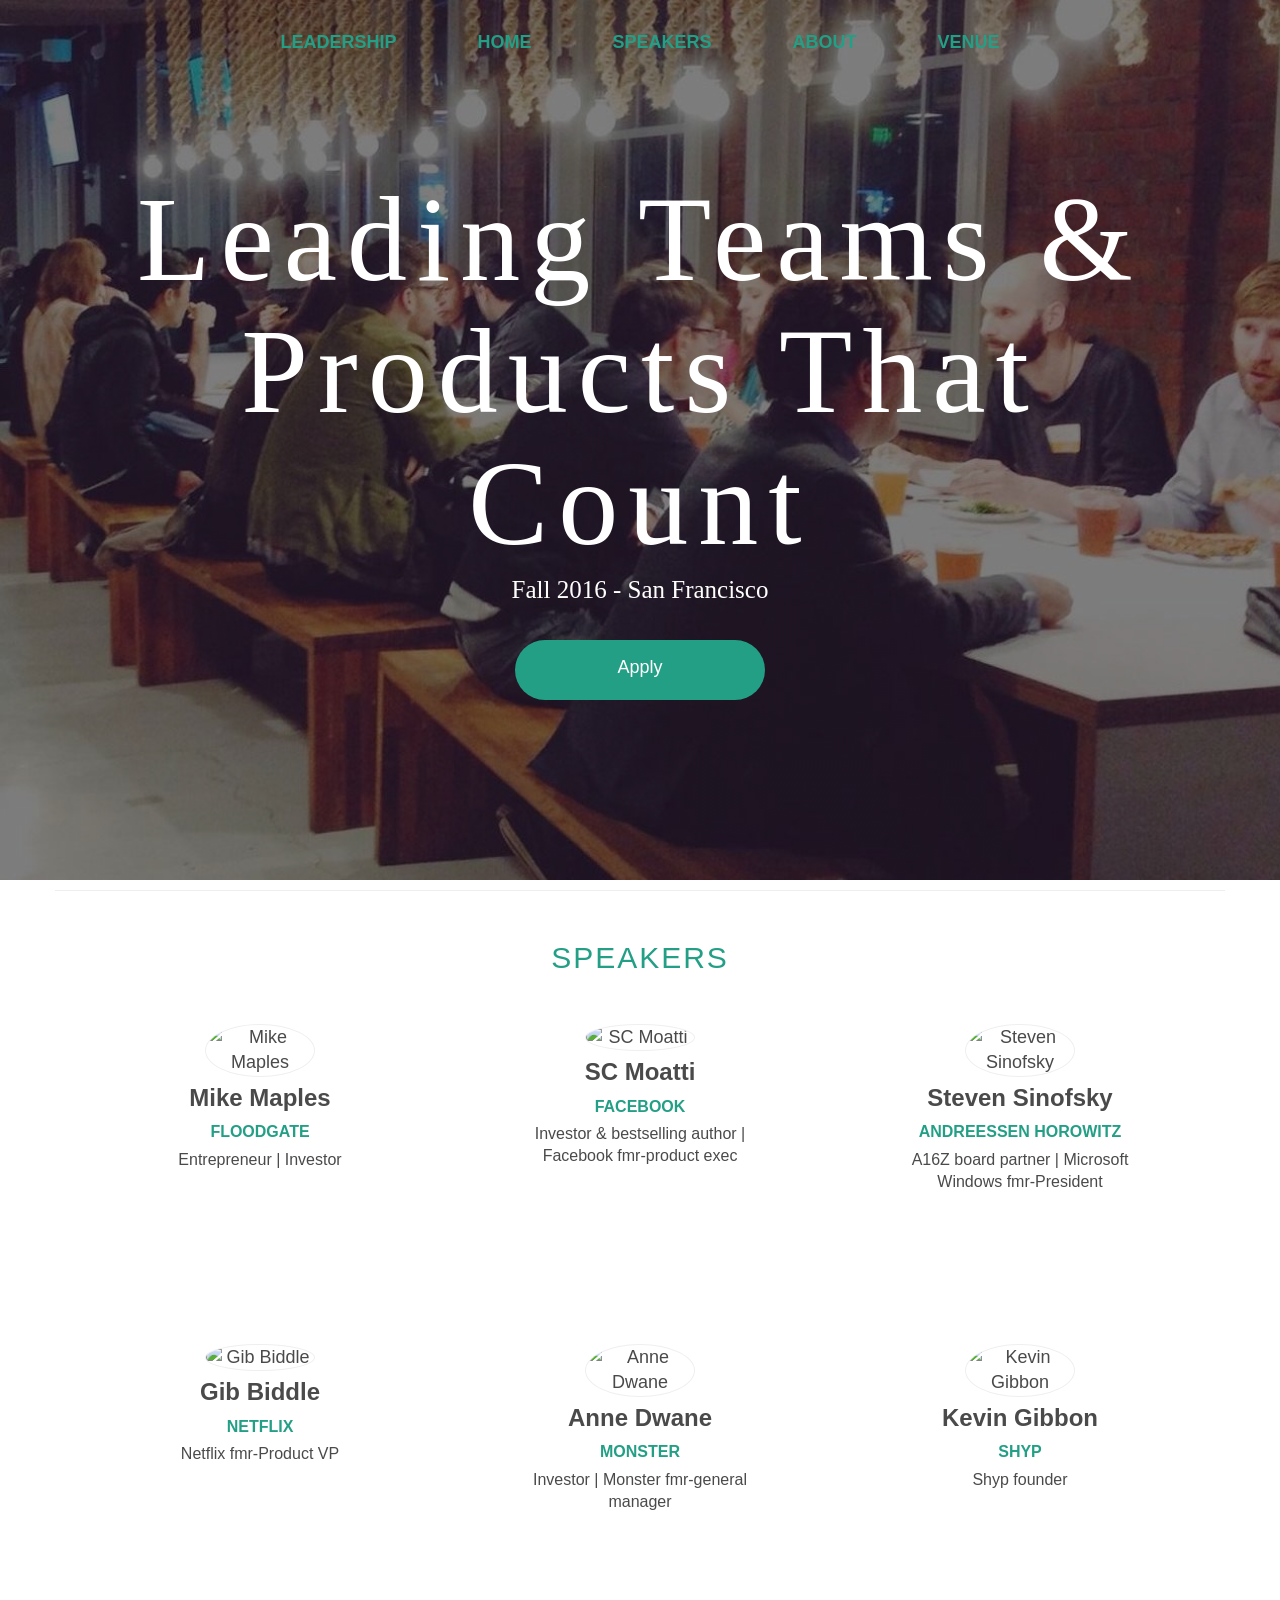
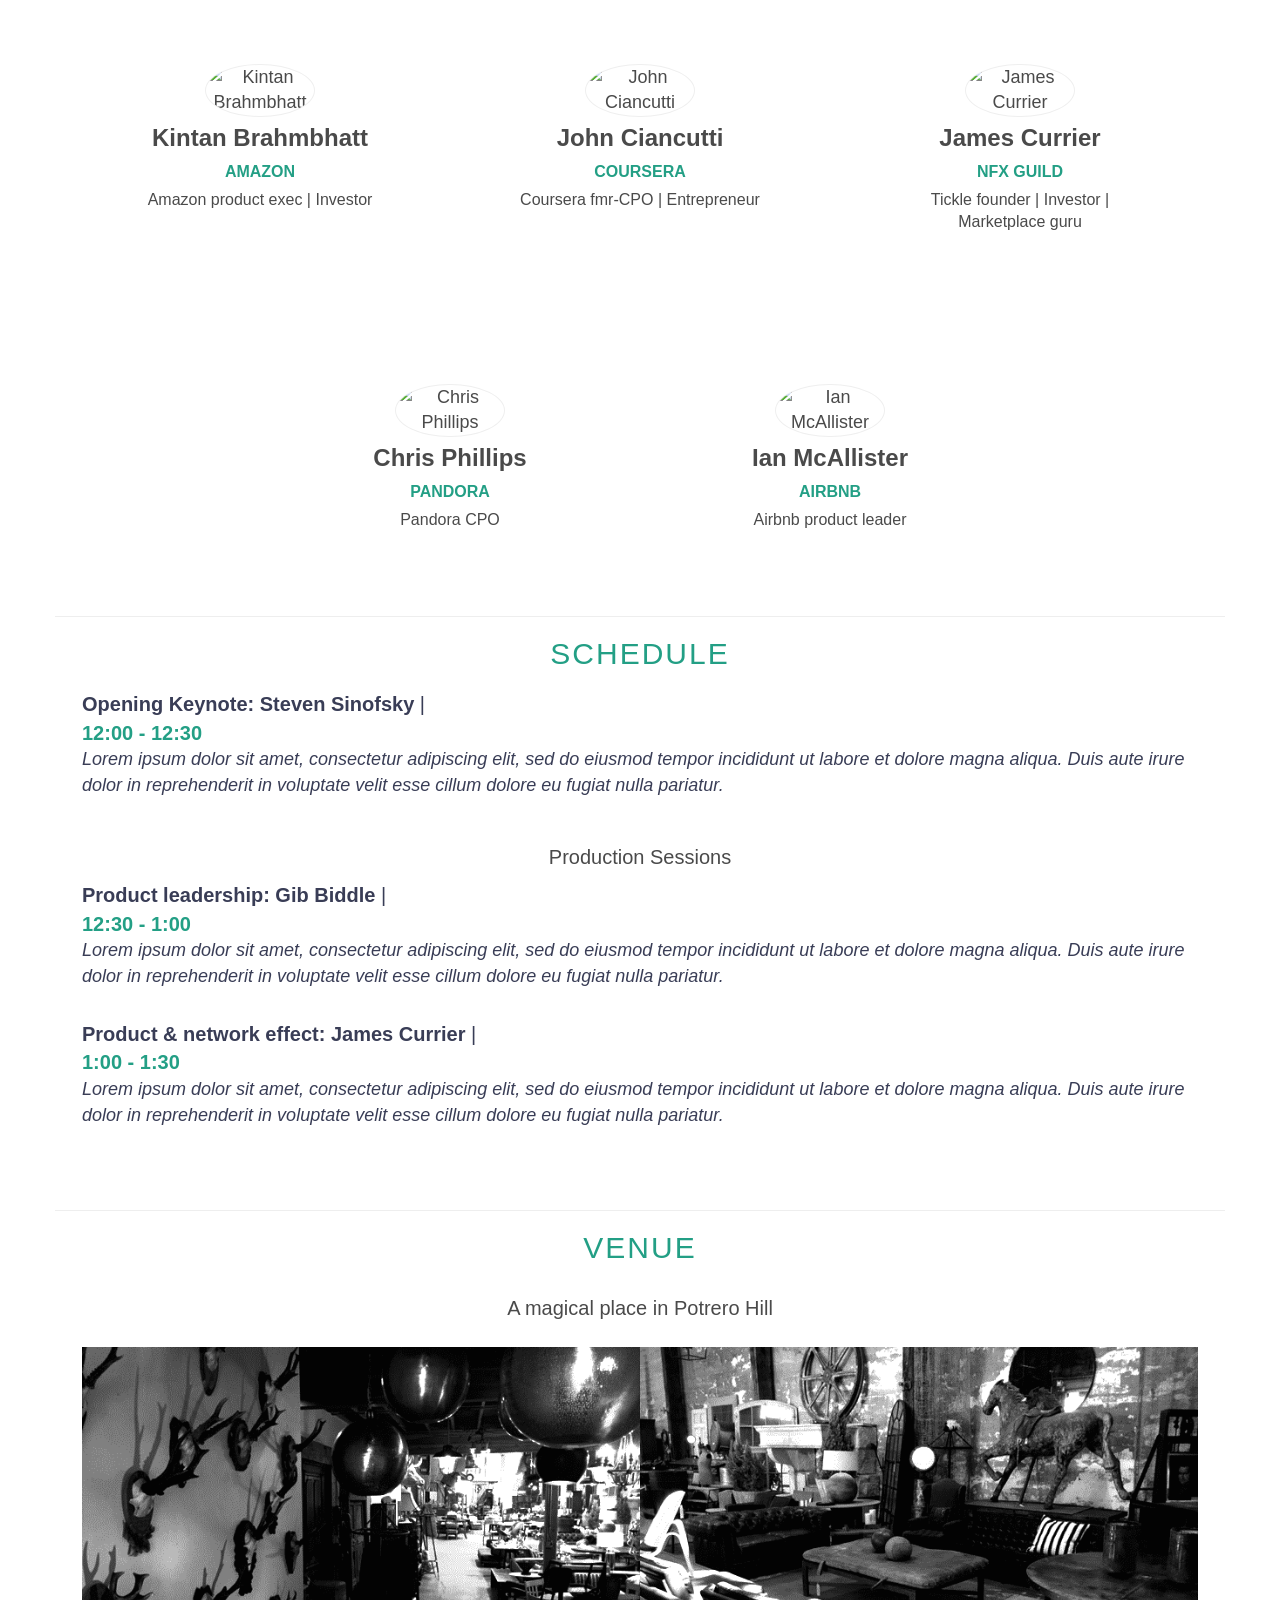
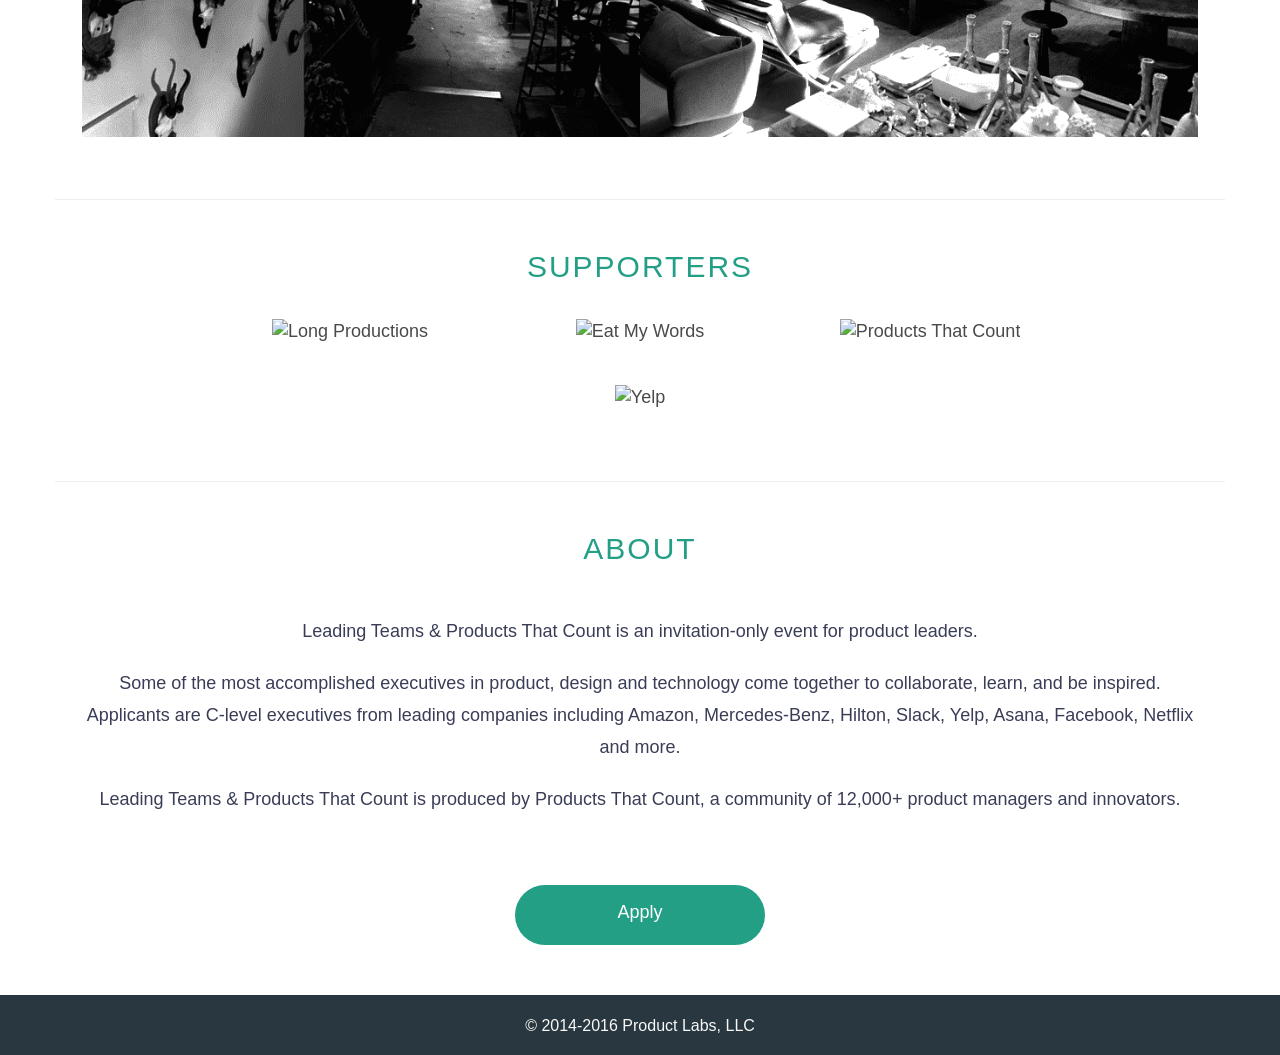
==== commit 2518696c: "updated everything" ====
--- a/index2.html
+++ b/index2.html
@@ -5,32 +5,23 @@
   <meta content="IE=edge,chrome=1" http-equiv="X-UA-Compatible">
   <title>Leading Teams & Products That Count</title>
   <meta content="width=device-width" name="viewport">
-  <meta content=
-  "An event for product thinkers, designers, and makers. Past speakers from Tinder, Amazon, Frog Design, Netflix, Yelp and more."
-  name="description">
-  <meta property="og:title" content="Leadership" />
-  <meta property="og:url" content="https://leaders.productsthatcount.com/" />
-  <meta property="og:description" content="An event for product thinkers, designers, and makers. Past speakers from Tinder, Amazon, Frog Design, Netflix, Yelp and more." />
-  <meta property="og:type" content="article" />
-  <meta property="og:locale" content="en_US" />
-
-  <!--   <meta name="twitter:card" content="summary_large_image">
+  <meta content="An event for product thinkers, designers, and makers. Past speakers from Tinder, Amazon, Frog Design, Netflix, Yelp and more." name="description">
+  <meta content="Leadership" property="og:title">
+  <meta content="https://leaders.productsthatcount.com/" property="og:url">
+  <meta content="article" property="og:type">
+  <meta content="en_US" property="og:locale"><!--   <meta name="twitter:card" content="summary_large_image">
   <meta name="twitter:site" content="@manifesto411">
   <meta name="twitter:title" content="Manifesto">
   <meta name="twitter:description" content="An event for product thinkers, designers, and makers. Past speakers from Tinder, Amazon, Frog Design, Netflix, Yelp and more.">
   <meta name="twitter:image" content="https://www.manifesto411.com/static/images/manifesto_facebook_share.png"> -->
   <link href="/static/images/favicon.ico" rel="shortcut icon" type="image/png">
+  <link href="https://maxcdn.bootstrapcdn.com/bootstrap/3.3.1/css/bootstrap.min.css" rel="stylesheet">
+  <link href="test-styles.css" rel="stylesheet">
+  <!-- <link href='https://fonts.googleapis.com/css?family=Lato:300,400|Spinnaker' rel='stylesheet' type='text/css'> -->
   <link href="https://leaders.productsthatcount.com/" rel="canonical">
-  <link href= "https://maxcdn.bootstrapcdn.com/bootstrap/3.3.1/css/bootstrap.min.css" rel="stylesheet">
-  <link href='https://d33wubrfki0l68.cloudfront.net/css/7cb612ddd2adcec53b5e5135e8a5c02e82bd5af3/static/css/main.css'
-  rel='stylesheet'>
-  <script src='https://d33wubrfki0l68.cloudfront.net/js/2ac7943342ca358cc0602aef4d6c1449615fe7fe/static/js/vendor/modernizr-2.6.2.js'>
-  </script>
-  <link href='https://fonts.googleapis.com/css?family=Lato:300,400|Spinnaker'
-  rel='stylesheet' type='text/css'>
-  <script src="https://use.typekit.net/cpw1mji.js">
-  </script>
-  <link href="styles.css" rel="stylesheet">
+  <link href="https://productsthatcount.com/">
+  <script src="https://use.typekit.net/cpw1mji.js" async type="text/javascript">
+  </script>
   <script>
     try {
       Typekit.load({
@@ -45,16 +36,9 @@
       <nav class="navbar navbar-default" role="navigation">
         <div class="container-fluid">
           <div class="navbar-header">
-            <button class="navbar-toggle" data-target=
-            "#bs-example-navbar-collapse-1" data-toggle="collapse" type=
-            "button"><span class="sr-only">Toggle navigation</span>
-            <span class="icon-bar"></span>
-            <span class="icon-bar"></span>
-            <span class="icon-bar"></span>
-          </button>
-          </div>
-          <div class="collapse navbar-collapse" id=
-          "bs-example-navbar-collapse-1">
+            <button class="navbar-toggle" data-target="#bs-example-navbar-collapse-1" data-toggle="collapse" type="button"><span class="sr-only">Toggle navigation</span> <span class="icon-bar"></span> <span class="icon-bar"></span> <span class="icon-bar"></span></button>
+          </div>
+          <div class="collapse navbar-collapse" id="bs-example-navbar-collapse-1">
             <ul class="nav nav-justified">
               <li id="home_nav">
                 <a href="/">LEADERSHIP</a>
@@ -69,9 +53,8 @@
                 <a href="/#about">ABOUT</a>
               </li>
               <li>
-                <a href="/#preview">VENUE</a>
-              </li>
-              <!--       <li name="supporters"><a href="/#supporters">SUPPORTERS</a></li> -->
+                <a href="/#venue">VENUE</a>
+              </li><!--       <li name="supporters"><a href="/#supporters">SUPPORTERS</a></li> -->
               <!--       <li name="schedule"><a href="/#supporters">SCHEDULE</a></li> -->
             </ul>
           </div>
@@ -150,8 +133,7 @@
         </fieldset>
         <div class="container">
           <div class="row">
-            <a>
-            <div class="col-lg-12 highlight-bar"></div></a>
+            <a><div class="col-lg-12 highlight-bar"></div></a>
           </div>
         </div>
         <div class="invalidForm hideElement" id="error-message">
@@ -174,150 +156,236 @@
     <div class="container content-section centered">
       <h3 class="header-styles">SPEAKERS</h3>
       <div class="row content-wrap row-centered" id="speakers-section">
-  <div class="col-xs-12 col-sm-6 col-sm-offset-0 col-md-4 col-md-offset-0 col-lg-4 col-lg-offset-0 speaker-wrap">
-    <div class="speaker">
-      <img alt="Patty McCord" class="speaker-pic img-circle img-responsive" src="http://i.imgur.com/nYr2lcT.jpg">
-      <div class="speaker-name">
-        Patty McCord
-      </div>
-      <div class="speaker-company">
-        <a href="https://www.netflix.com">Netflix</a>
-      </div>
-      <div class="speaker-bio">
-        Netflix fmr-Chief Talent Officer | Warby Parker advisor
-      </div>
-    </div>
+       <div class="col-xs-12 col-sm-6 col-sm-offset-0 col-md-4 col-md-offset-0 col-lg-4 col-lg-offset-0 speaker-wrap">
+       <div class="speaker">
+               <img alt="Mike Maples" class=
+               "speaker-pic img-circle img-responsive" src=
+               "http://i.imgur.com/SoQWRJl.jpg">
+               <div class="speaker-name">
+                   Mike Maples
+               </div>
+               <div class="speaker-company">
+                   <a href="http://floodgate.com/">Floodgate</a>
+               </div>
+               <div class="speaker-bio">
+                   Entrepreneur | Investor
+               </div>
+           </div>
+       </div>
+       <div class="col-xs-12 col-sm-6 col-sm-offset-0 col-md-4 col-md-offset-0 col-lg-4 col-lg-offset-0 speaker-wrap">
+       <div class="speaker">
+               <img alt="SC Moatti" class=
+               "speaker-pic img-circle img-responsive" src=
+               "http://i.imgur.com/17xnXDA.png">
+               <div class="speaker-name">
+                   SC Moatti
+               </div>
+               <div class="speaker-company">
+                   <a href="http://productsthatcount.com">Facebook</a>
+               </div>
+               <div class="speaker-bio">
+                   Investor &amp; bestselling author | Facebook fmr-product
+                   exec
+               </div>
+           </div>
+       </div>
+       <div class="col-xs-12 col-sm-6 col-sm-offset-0 col-md-4 col-md-offset-0 col-lg-4 col-lg-offset-0 speaker-wrap">
+       <div class="speaker">
+               <img alt="Steven Sinofsky" class=
+               "speaker-pic img-circle img-responsive" src=
+               "http://i.imgur.com/KPofmtp.png">
+               <div class="speaker-name">
+                   Steven Sinofsky
+               </div>
+               <div class="speaker-company">
+                   <a href="http://a16z.com/">Andreessen Horowitz</a>
+               </div>
+               <div class="speaker-bio">
+                   A16Z board partner | Microsoft Windows fmr-President
+               </div>
+           </div>
+       </div>
+       <div class="col-xs-12 col-sm-6 col-sm-offset-0 col-md-4 col-md-offset-0 col-lg-4 col-lg-offset-0 speaker-wrap">
+       <div class="speaker">
+               <img alt="Gib Biddle" class=
+               "speaker-pic img-circle img-responsive" src=
+               "http://i.imgur.com/rf4ozLk.png">
+               <div class="speaker-name">
+                   Gib Biddle
+               </div>
+               <div class="speaker-company">
+                   <a href="https://www.netflix.com">Netflix</a>
+               </div>
+               <div class="speaker-bio">
+                   Netflix fmr-Product VP
+               </div>
+           </div>
+       </div>
+       <div class="col-xs-12 col-sm-6 col-sm-offset-0 col-md-4 col-md-offset-0 col-lg-4 col-lg-offset-0 speaker-wrap">
+       <div class="speaker">
+               <img alt="Anne Dwane" class=
+               "speaker-pic img-circle img-responsive" src=
+               "http://i.imgur.com/9CDCuZD.jpg">
+               <div class="speaker-name">
+                   Anne Dwane
+               </div>
+               <div class="speaker-company">
+                   <a href="http://gsvlabs.com/">Monster</a>
+               </div>
+               <div class="speaker-bio">
+                   Investor | Monster fmr-general manager
+               </div>
+           </div>
+       </div>
+       <div class="col-xs-12 col-sm-6 col-sm-offset-0 col-md-4 col-md-offset-0 col-lg-4 col-lg-offset-0 speaker-wrap">
+       <div class="speaker">
+               <img alt="Kevin Gibbon" class=
+               "speaker-pic img-circle img-responsive" src=
+               "http://i.imgur.com/Gy0J3ZD.png">
+               <div class="speaker-name">
+                   Kevin Gibbon
+               </div>
+               <div class="speaker-company">
+                   <a href="https://www.shyp.com/">Shyp</a>
+               </div>
+               <div class="speaker-bio">
+                   Shyp founder
+               </div>
+           </div>
+       </div>
+       <div class="col-xs-12 col-sm-6 col-sm-offset-0 col-md-4 col-md-offset-0 col-lg-4 col-lg-offset-0 speaker-wrap">
+       <div class="speaker">
+               <img alt="Kintan Brahmbhatt" class=
+               "speaker-pic img-circle img-responsive" src=
+               "http://i.imgur.com/5vSRJIp.jpg">
+               <div class="speaker-name">
+                   Kintan Brahmbhatt
+               </div>
+               <div class="speaker-company">
+                   <a href="http://www.amazon.com/PrimeMusic">Amazon</a>
+               </div>
+               <div class="speaker-bio">
+                   Amazon product exec | Investor
+               </div>
+           </div>
+       </div>
+       <div class="col-xs-12 col-sm-6 col-sm-offset-0 col-md-4 col-md-offset-0 col-lg-4 col-lg-offset-0 speaker-wrap">
+       <div class="speaker">
+               <img alt="John Ciancutti" class=
+               "speaker-pic img-circle img-responsive" src=
+               "http://i.imgur.com/sc3LZ1r.jpg">
+               <div class="speaker-name">
+                   John Ciancutti
+               </div>
+               <div class="speaker-company">
+                   <a href="http://www.coursera.com/">Coursera</a>
+               </div>
+               <div class="speaker-bio">
+                   Coursera fmr-CPO | Entrepreneur
+               </div>
+           </div>
+       </div>
+       <div class="col-xs-12 col-sm-6 col-sm-offset-0 col-md-4 col-md-offset-0 col-lg-4 col-lg-offset-0 speaker-wrap">
+       <div class="speaker">
+               <img alt="James Currier" class=
+               "speaker-pic img-circle img-responsive" src=
+               "http://i.imgur.com/PdsggcP.png">
+               <div class="speaker-name">
+                   James Currier
+               </div>
+               <div class="speaker-company">
+                   <a href="http://www.nfx.com/">NFX Guild</a>
+               </div>
+               <div class="speaker-bio">
+                   Tickle founder | Investor | Marketplace guru
+               </div>
+           </div>
+       </div>
+       <div class="col-xs-12 col-sm-6 col-sm-offset-0 col-md-4 col-md-offset-0 col-lg-4 col-lg-offset-2">
+       <div class="speaker">
+               <img alt="Chris Phillips" class=
+               "speaker-pic img-circle img-responsive" src=
+               "http://i.imgur.com/tMb65qG.jpg">
+               <div class="speaker-name">
+                   Chris Phillips
+               </div>
+               <div class="speaker-company">
+                   <a href="http://www.pandora.com/">Pandora</a>
+               </div>
+               <div class="speaker-bio">
+                   Pandora CPO
+               </div>
+           </div>
+       </div>
+       <div class="col-xs-12 col-sm-6 col-sm-offset-0 col-md-4 col-md-offset-0 col-lg-4 col-lg-offset-0">
+       <div class="speaker">
+               <img alt="Ian McAllister" class=
+               "speaker-pic img-circle img-responsive" src=
+               "http://i.imgur.com/krrxdMV.jpg">
+               <div class="speaker-name">
+                   Ian McAllister
+               </div>
+               <div class="speaker-company">
+                   <a href="http://www.Airbnb.com/">Airbnb</a>
+               </div>
+               <div class="speaker-bio">
+                   Airbnb product leader
+               </div>
+           </div>
+       </div>
+   </div>
   </div>
-  <div class="col-xs-12 col-sm-6 col-sm-offset-0 col-md-4 col-md-offset-0 col-lg-4 col-lg-offset-0 speaker-wrap">
-    <div class="speaker">
-      <img alt="Kintan Brahmbhatt" class="speaker-pic img-circle img-responsive" src="http://i.imgur.com/Qr9BvIh.jpg">
-      <div class="speaker-name">
-        Kintan Brahmbhatt
-      </div>
-      <div class="speaker-company">
-        <a href="http://www.amazon.com/PrimeMusic">Amazon</a>
-      </div>
-      <div class="speaker-bio">
-        Amazon product exec | Investor
-      </div>
-    </div>
-  </div>
-  <div class="col-xs-12 col-sm-6 col-sm-offset-0 col-md-4 col-md-offset-0 col-lg-4 col-lg-offset-0 speaker-wrap">
-    <div class="speaker">
-      <img alt="SC Moatti" class="speaker-pic img-circle img-responsive" src="http://i.imgur.com/eZxnU1G.png">
-      <div class="speaker-name">
-        SC Moatti
-      </div>
-      <div class="speaker-company">
-        <a href="http://productsthatcount.com">Facebook</a>
-      </div>
-      <div class="speaker-bio">
-        Investor &amp; bestselling author | Facebook fmr-product exec
-      </div>
-    </div>
-  </div>
-  <div class="col-xs-12 col-sm-6 col-sm-offset-0 col-md-4 col-md-offset-0 col-lg-4 col-lg-offset-0 speaker-wrap">
-    <div class="speaker">
-      <img alt="Kevin Gibbon" class="speaker-pic img-circle img-responsive" src="http://i.imgur.com/1kzDcSy.png">
-      <div class="speaker-name">
-        Kevin Gibbon
-      </div>
-      <div class="speaker-company">
-        <a href="https://www.shyp.com/">Shyp</a>
-      </div>
-      <div class="speaker-bio">
-        Shyp founder
-      </div>
-    </div>
-  </div>
-  <div class="col-xs-12 col-sm-6 col-sm-offset-0 col-md-4 col-md-offset-0 col-lg-4 col-lg-offset-0 speaker-wrap">
-    <div class="speaker">
-      <img alt="Anne Dwane" class="speaker-pic img-circle img-responsive" src="http://i.imgur.com/0hoDniH.jpg">
-      <div class="speaker-name">
-        Anne Dwane
-      </div>
-      <div class="speaker-company">
-        <a href="http://gsvlabs.com/">Monster</a>
-      </div>
-      <div class="speaker-bio">
-        Investor | Monster fmr-general manager
-      </div>
-    </div>
-  </div>
-  <div class="col-xs-12 col-sm-6 col-sm-offset-0 col-md-4 col-md-offset-0 col-lg-4 col-lg-offset-0 speaker-wrap">
-    <div class="speaker">
-      <img alt="Mike Maples" class="speaker-pic img-circle img-responsive" src="http://i.imgur.com/6ZW5zT3.jpg">
-      <div class="speaker-name">
-        Mike Maples
-      </div>
-      <div class="speaker-company">
-        <a href="http://floodgate.com/">Floodgate</a>
-      </div>
-      <div class="speaker-bio">
-        Entrepreneur | Investor
-      </div>
-    </div>
-  </div>
-  <div class="col-xs-12 col-sm-6 col-sm-offset-0 col-md-4 col-md-offset-0 col-lg-4 col-lg-offset-0 speaker-wrap">
-    <div class="speaker">
-      <img alt="Gib Biddle" class="speaker-pic img-circle img-responsive" src="http://i.imgur.com/TZHBbtr.jpg">
-      <div class="speaker-name">
-        Gib Biddle
-      </div>
-      <div class="speaker-company">
-        <a href="https://www.netflix.com">Netflix</a>
-      </div>
-      <div class="speaker-bio">
-        Netflix fmr-Product VP
-      </div>
-    </div>
-  </div>
-  <div class="col-xs-12 col-sm-6 col-sm-offset-0 col-md-4 col-md-offset-0 col-lg-4 col-lg-offset-0 speaker-wrap">
-    <div class="speaker">
-      <img alt="James Currier" class="speaker-pic img-circle img-responsive" src="http://i.imgur.com/yHmbRPL.png">
-      <div class="speaker-name">
-        James Currier
-      </div>
-      <div class="speaker-company">
-        <a href="http://www.nfx.com/">NFX Guild</a>
-      </div>
-      <div class="speaker-bio">
-        Tickle founder | Investor | Marketplace guru
-      </div>
-    </div>
-  </div>
-  <div class="col-xs-12 col-sm-6 col-sm-offset-0 col-md-4 col-md-offset-0 col-lg-4 col-lg-offset-0 speaker-wrap">
-    <div class="speaker">
-      <img alt="John Ciancutti" class="speaker-pic img-circle img-responsive" src="http://i.imgur.com/U9zrQVj.jpg">
-      <div class="speaker-name">
-        John Ciancutti
-      </div>
-      <div class="speaker-company">
-        <a href="http://www.coursera.com/">Coursera</a>
-      </div>
-      <div class="speaker-bio">
-        Coursera fmr-CPO | Entrepreneur
-      </div>
-    </div>
-  </div>
-</div>
-    </div>
+    <div class="container" id="venue">
+      <div class="row">
+        <a id="vnue" name="venue">
+        <div class="col-lg-12 highlight-bar"></div></a>
+      </div>
+    </div>
+    <div class="container venue">
+      <h3 class="header-styles">SCHEDULE</h3>
+
+      <div class="schedule-wrapper" id="schedule-container">
+        <div class="schedule-speaker-card">
+          <div class="schedule-speaker-title"> Opening Keynote: Steven Sinofsky <span> | </span><div class="schedule-speaker-time"> 12:00 - 12:30 </div> </div>
+
+          <!-- <div class="schedule-speaker-title"> Opening Keynote: Steven Sinofsky </div> -->
+          <!-- <div class="schedule-speaker-time"> 12:00 - 12:30 </div> -->
+          <p class="schedule-speaker-text"> Lorem ipsum dolor sit amet, consectetur adipiscing elit, sed do eiusmod tempor incididunt ut labore et dolore magna aliqua.
+            Duis aute irure dolor in reprehenderit in voluptate velit esse cillum dolore eu fugiat nulla pariatur.</p>
+        </div>
+
+        <div class="speaker-session-title"> Production Sessions </div>
+        <div class="schedule-speaker-card">
+          <div class="schedule-speaker-title"> Product leadership: Gib Biddle <span> | </span><div class="schedule-speaker-time"> 12:30 - 1:00 </div> </div>
+          <!-- <div class="schedule-speaker-time"> 12:30 - 1:00 </div> -->
+          <p class="schedule-speaker-text"> Lorem ipsum dolor sit amet, consectetur adipiscing elit, sed do eiusmod tempor incididunt ut labore et dolore magna aliqua.
+            Duis aute irure dolor in reprehenderit in voluptate velit esse cillum dolore eu fugiat nulla pariatur.</p>
+        </div>
+        <div class="schedule-speaker-card">
+                    <div class="schedule-speaker-title"> Product & network effect: James Currier <span> | </span><div class="schedule-speaker-time"> 1:00 - 1:30 </div> </div>
+          <!-- <div class="schedule-speaker-title"> Product & network effect: James Currier </div> -->
+          <!-- <div class="schedule-speaker-time"> 1:00 - 1:30 </div> -->
+          <p class="schedule-speaker-text"> Lorem ipsum dolor sit amet, consectetur adipiscing elit, sed do eiusmod tempor incididunt ut labore et dolore magna aliqua.
+            Duis aute irure dolor in reprehenderit in voluptate velit esse cillum dolore eu fugiat nulla pariatur.</p>
+        </div>
+      </div>
+    </div>
+    <div class="container" id="supporters">
+      <div class="row">
+        <div class="col-lg-12 highlight-bar"></div>
+      </div>
+    </div>
+
+
     <div class="container venue">
       <h3 class="header-styles">VENUE</h3>
       <div class="venue-location-title">
         A magical place in Potrero Hill
       </div>
       <div class="venue-image-container">
-        <div class="venue-block-left"></div>
-        <!--   <div class="venue-card-container">
+        <div class="venue-block-left"></div><!--   <div class="venue-card-container">
         </div> -->
         <div class="venue-block-right"></div>
-      </div>
-    </div>
-    <div class="container" id="videos">
-      <div class="row">
-        <a id="videos" name="videos">
-        <div class="col-lg-12 highlight-bar"></div></a>
       </div>
     </div>
     <div class="container" id="supporters">
@@ -329,25 +397,20 @@
       <h3 class="header-styles">SUPPORTERS</h3>
       <div class="content-wrap" id="supporters-wrapper">
         <div class="col-xs-12 col-sm-12 col-md-3 col-lg-3 supporter-wrap">
-          <a class="supporter-logo" href="http://longproductions.com/" target=
-          "_blank"><img alt="Long Productions Logo" class=
-          "supporter-logo-sm img-responsive" src=
-          "https://d33wubrfki0l68.cloudfront.net/6ac9e80d4fb956f55d3319429df08892ba11a191/9d395/static/images/long_productions.png"></a>
-        </div>
-        <div class="col-xs-12 col-sm-12 col-md-3 col-lg-3 supporter-wrap">
-          <a class="supporter-logo" href="http://eatmywords.com/" target=
-          "_blank"><img alt="Eat My Words Logo" class=
-          "supporter-logo-sm img-responsive" src=
-          "https://d33wubrfki0l68.cloudfront.net/f5fa85ae9c0ed693e338850c9ddc0bc8290a7eac/40d03/static/images/eatmywords@2x.png"></a>
-        </div>
-        <div class="col-xs-12 col-sm-12 col-md-3 col-lg-3 supporter-wrap">
-          <a class="supporter-logo" href="http://productsthatcount.com/"
-          target="_blank"><img alt="Products That Count Logo" class=
-          "supporter-logo-sm img-responsive" src=
-          "https://d33wubrfki0l68.cloudfront.net/573d84a4d2d361ba5a8033c7c2110d031847b2b8/138ff/static/images/ptc.png"></a>
-        </div>
-      </div>
-    </div><!--
+            <a class="supporter-logo" href="http://longproductions.com" target="_blank"><img alt="Long Productions" class="supporter-logo-sm img-responsive" src="http://i.imgur.com/gOGWYGw.png"></a>
+          </div>
+          <div class="col-xs-12 col-sm-12 col-md-3 col-lg-3 supporter-wrap">
+            <a class="supporter-logo" href="http://eatmywords.com" target="_blank"><img alt="Eat My Words" class="supporter-logo-sm img-responsive" src="http://i.imgur.com/VjaH3zg.png"></a>
+          </div>
+          <div class="col-xs-12 col-sm-12 col-md-3 col-lg-3 supporter-wrap">
+            <a class="supporter-logo" href="http://productsthatcount.com" target="_blank"><img alt="Products That Count" class="supporter-logo-sm img-responsive" src="http://i.imgur.com/RKVGXyi.png"></a>
+          </div>
+          <div class="col-xs-12 col-sm-12 col-md-4 col-lg-4 supporter-wrap">
+            <a class="supporter-logo" href="http://yelp.com" target="_blank"><img alt="Yelp" class="supporter-logo-sm img-responsive" src="http://i.imgur.com/cFrJpGU.png"></a>
+          </div>
+      </div>
+    </div>
+    <!--
     <div class="container" id="schedule">
       <div class="row">
         <a name="schedule">
@@ -366,18 +429,10 @@
       <h3 class="header-styles">ABOUT</h3>
       <div class="content-wrap">
         <div class="row content-wrap">
-          <div class="col-lg-offset-1 col-lg-12 content-text about-copy" id=
-          "about-paragraphs">
-            <p>Leading Teams &amp; Products That Count is an invitation-only
-            event for product leaders.</p>
-            <p>Some of the most accomplished executives in product, design and
-            technology come together to collaborate, learn, and be inspired.
-            Applicants are C-level executives from leading companies including
-            Amazon, Mercedes-Benz, Hilton, Slack, Yelp, Asana, Facebook,
-            Netflix and more.</p>
-            <p>Leading Teams &amp; Products That Count is produced by Products
-            That Count, a community of 12,000+ product managers and
-            innovators.</p>
+          <div class="col-lg-offset-1 col-lg-12 content-text about-copy" id="about-paragraphs">
+            <p>Leading Teams &amp; Products That Count is an invitation-only event for product leaders.</p>
+            <p>Some of the most accomplished executives in product, design and technology come together to collaborate, learn, and be inspired. Applicants are C-level executives from leading companies including Amazon, Mercedes-Benz, Hilton, Slack, Yelp, Asana, Facebook, Netflix and more.</p>
+            <p>Leading Teams &amp; Products That Count is produced by Products That Count, a community of 12,000+ product managers and innovators.</p>
           </div>
         </div><a href="#application" id="event-application-footer">
         <div class="application-button">
@@ -393,18 +448,13 @@
       </div>
     </div>
   </div>
-  <script src=
-  "https://ajax.googleapis.com/ajax/libs/jquery/1.11.1/jquery.min.js">
-  </script>
-  <script src=
-  "https://maxcdn.bootstrapcdn.com/bootstrap/3.3.1/js/bootstrap.min.js">
-  </script>
-  <script src=
-  'https://d33wubrfki0l68.cloudfront.net/js/a71feaafb217d9c29c8dbdc77aa5cca4f122aa85/static/js/main.js'>
-  </script>
-  <script async="async" src=
-  "//s7.addthis.com/js/300/addthis_widget.js#pubid=ra-5688f575f1e77495" type=
-  "text/javascript">
+  <script src="https://ajax.googleapis.com/ajax/libs/jquery/1.11.1/jquery.min.js">
+  </script>
+  <script src="https://maxcdn.bootstrapcdn.com/bootstrap/3.3.1/js/bootstrap.min.js">
+  </script>
+  <script src='https://d33wubrfki0l68.cloudfront.net/js/a71feaafb217d9c29c8dbdc77aa5cca4f122aa85/static/js/main.js' async>
+  </script>
+  <script src='https://d33wubrfki0l68.cloudfront.net/js/2ac7943342ca358cc0602aef4d6c1449615fe7fe/static/js/vendor/modernizr-2.6.2.js'>
   </script>
   <script async="async" src="scripts.js" type="text/javascript">
   </script>
@@ -413,6 +463,8 @@
   <script async="async" src="addSponsor.js" type="text/javascript">
   </script>
   <script async="async" src="pullAboutSection.js" type="text/javascript">
+  </script>
+  <script src="https://use.typekit.net/cpw1mji.js" type="text/javascript">
   </script>
 </body>
 </html>
--- a/test-styles.css
+++ b/test-styles.css
@@ -0,0 +1,1396 @@
+* {
+    margin: 0
+}
+
+body,
+html {
+    height: 100%
+}
+.wrapper {
+    min-height: 100%;
+    height: auto!important;
+    height: 100%;
+    margin: 0 auto -60px
+}
+.footer-background,
+.push {
+    height: 60px
+}
+body {
+    background-color: #FFF;
+    font-family: proxima-nova, sans-serif;
+    color: #393d56;
+    font-weight: 300;
+    font-size: 18px
+}
+.content-section {
+    max-width: 1170px;
+    margin: 0 auto
+}
+.content-section h3 {
+    margin: 50px 0 15px
+}
+.content-section .video {
+    margin-top: 40px;
+    margin-bottom: 10px
+}
+.content-section.centered {
+    text-align: center
+}
+h1.logo {
+    font-family: Arial Black;
+    font-size: 170px;
+    margin-bottom: 5px;
+    color: #FFF;
+    letter-spacing: 10px
+}
+h1.logo.logo-small {
+    font-size: 90px
+}
+.showcase {
+    color: #FFF;
+    font-size: 20px
+}
+h2.tagline {
+    font-size: 24px;
+    font-weight: 400;
+    color: #FFF;
+    margin-top: 0;
+    margin-bottom: 30px;
+    line-height: 30px
+}
+h3 {
+    font-family: Arial Black, sans-serif;
+    font-size: 30px;
+    font-weight: 400;
+    color: #bc3035;
+    letter-spacing: 2px;
+    text-transform: uppercase
+}
+.brand-background h3 {
+    color: #FFF
+}
+.talk.canceled {
+    color: #97989C
+}
+.showcase {
+    background-image: url(/static/images/61630cda56b7b7f663a6702225dbf320f70996b2/pattern@2x.png);
+    background-size: 330px 375px;
+    background-color: #C0383E
+}
+.showcase-event {
+    margin-top: 12vh;
+    min-height: 40vh;
+    padding-bottom: 110px
+}
+.brand-background {
+    background-image: url(/static/images/61630cda56b7b7f663a6702225dbf320f70996b2/pattern@2x.png);
+    background-size: 330px 375px;
+    background-color: #C0383E
+}
+.content-wrap {
+    margin-left: 0;
+    margin-right: 0;
+    margin-bottom: 50px
+}
+.placeholder {
+    font-size: 20px;
+    margin: 30px 0
+}
+.navbar-default {
+    background-color: transparent;
+    border: none
+}
+.navbar-default .navbar-toggle {
+    border: none;
+    margin-right: 0
+}
+.navbar-default .navbar-toggle .icon-bar {
+    background-color: #fff
+}
+.navbar-default .navbar-toggle:focus,
+.navbar-default .navbar-toggle:hover {
+    background-color: transparent
+}
+.nav>li>a {
+    color: #FFF;
+    font-size: 18px;
+    font-weight: 600;
+    outline: 0 none
+}
+.nav>li>a:hover {
+    background-color: transparent;
+    text-decoration: underline
+}
+.nav>li>a:focus {
+    background-color: transparent
+}
+ul.nav {
+    margin: 20px auto 0;
+    max-width: 800px
+}
+.video-container {
+    position: relative;
+    padding-bottom: 57.25%;
+    padding-top: 30px;
+    height: 0;
+    overflow: hidden;
+    margin: 30px 0
+}
+.video-container embed,
+.video-container iframe,
+.video-container object {
+    position: absolute;
+    top: 0;
+    left: 0;
+    width: 100%;
+    height: 94%
+}
+.video-meta {
+    font-size: 16px;
+    vertical-align: middle
+}
+.video-info {
+    text-align: left;
+    line-height: 36px
+}
+.video-share {
+    text-align: right
+}
+.addthis_sharing_toolbox {
+    display: inline-block
+}
+.at-icon-wrapper {
+    vertical-align: middle
+}
+.speaker-wrap {
+    min-height: 320px;
+    max-width: 385px;
+    margin: 0 auto
+}
+.speaker {
+    margin: 20px auto;
+    padding: 15px;
+    min-height: 95%;
+    max-width: 290px;
+    display: block;
+    background-color: #FFF;
+    color: #4A4A4A
+}
+.speaker>div {
+    margin-top: 4px
+}
+.speaker-pic {
+    max-height: 110px;
+    max-width: 110px;
+    margin: 0 auto;
+    border: 1px solid #efefef
+}
+.speaker-name {
+    font-size: 24px;
+    font-weight: 700
+}
+.speaker>div.more-soon {
+    margin-top: 85px;
+    font-size: 24px;
+    font-weight: 700
+}
+.speaker-twitter a {
+    font-size: 16px;
+    font-weight: 600;
+    color: #bc3035
+}
+.speaker-company a {
+    font-size: 16px;
+    font-weight: 600;
+    color: #bc3035;
+    text-transform: uppercase
+}
+.speaker-bio {
+    font-size: 16px;
+    font-weight: 300;
+    line-height: 22px
+}
+.video-list {
+    text-align: left
+}
+.video-list-item {
+    margin-top: 30px;
+    min-height: 280px;
+    text-decoration: none
+}
+.video-list-item a {
+    color: #393d56
+}
+.video-list-item a:hover {
+    text-decoration: none
+}
+.video-thumbnail {
+    margin-bottom: 10px
+}
+.video-list-title {
+    font-size: 18px;
+    font-weight: 700
+}
+.video-list-speakers {
+    font-size: 16px;
+    font-weight: 300;
+    font-style: italic
+}
+.sessions {
+    margin-top: 35px
+}
+.session {
+    margin-bottom: 50px
+}
+.session-time {
+    font-size: 20px;
+    font-weight: 700
+}
+.session-name {
+    font-size: 24px
+}
+.session-speaker {
+    font-size: 18px
+}
+.talk {
+    padding-top: 20px;
+    text-align: left
+}
+.talk-name {
+    font-weight: 600
+}
+.talk-speaker {
+    margin-top: 10px;
+    font-size: 18px;
+    font-style: italic
+}
+.talk-description {
+    margin-top: 10px
+}
+.supporter-wrap {
+    display: inline-block;
+    vertical-align: middle;
+    float: none;
+    margin: 20px 0
+}
+a.supporter-logo {
+    vertical-align: middle;
+    display: inline-block;
+    color: #4A4A4A;
+    font-size: 18px;
+    text-decoration: none
+}
+a.supporter-logo:hover {
+    opacity: .8
+}
+img.supporter-logo-lg {
+    max-height: 200px;
+    max-width: 300px;
+    margin: 0 auto
+}
+img.supporter-logo-sm {
+    max-height: 200px;
+    max-width: 184px;
+    margin: 0 auto
+}
+.eb-logos {
+    max-width: 600px
+}
+.keynote-logos {
+    max-width: 994px
+}
+img.eb-logo {
+    float: left;
+    margin: 40px 0 0 15px;
+    padding-left: 20px
+}
+.content-text {
+    margin-top: 35px;
+    margin-right: 0;
+    margin-left: 0;
+    font-size: 18px;
+    font-weight: 300;
+    line-height: 32px;
+    text-align: left
+}
+.content-text p {
+    margin-bottom: 20px
+}
+.map {
+    margin-top: 50px
+}
+.footer-background {
+    background-color: #283740
+}
+.footer {
+    margin-top: 20px;
+    font-size: 16px;
+    color: #f9f8f6
+}
+.highlight-bar {
+    height: 1px;
+    background-color: #eee
+}
+input,
+select,
+textarea {
+    margin: 0;
+    padding: 0;
+    outline: 0;
+    font-family: inherit;
+    -webkit-box-sizing: border-box;
+    -moz-box-sizing: border-box;
+    box-sizing: border-box
+}
+.subscribe-cta {
+    margin-top: 30px;
+    margin-bottom: -15px
+}
+.subscribe-wrapper {
+    height: 80px
+}
+.subscribe-form {
+    margin-top: 35px;
+    margin-bottom: 50px
+}
+.input-group .form-control {
+    height: 60px;
+    border-radius: 0;
+    background-color: transparent;
+    font-size: 24px;
+    -webkit-box-shadow: none;
+    box-shadow: none
+}
+.subscribe-light .input-group .form-control {
+    border: 1px solid #FFF;
+    color: #FFF
+}
+.subscribe-dark .input-group .form-control {
+    border: 1px solid #393d56;
+    color: #393d56
+}
+.subscribe-light .form-inline .form-control:focus {
+    border-color: #FFF
+}
+.subscribe-light .input-group .form-control::-webkit-input-placeholder {
+    color: #FFF
+}
+.subscribe-light .input-group .form-control::-webkit-input-placeholder {
+    color: #FFF
+}
+.subscribe-light .input-group .form-control:-moz-placeholder {
+    color: #FFF;
+    opacity: 1
+}
+.subscribe-light .input-group .form-control::-moz-placeholder {
+    color: #FFF;
+    opacity: 1
+}
+.subscribe-light .input-group .form-control:-ms-input-placeholder {
+    color: #FFF
+}
+.subscribe-dark .form-inline .form-control:focus {
+    border-color: #393d56
+}
+.subscribe-dark .input-group .form-control::-webkit-input-placeholder {
+    color: #393d56
+}
+.subscribe-dark .input-group .form-control::-webkit-input-placeholder {
+    color: #393d56
+}
+.subscribe-dark .input-group .form-control:-moz-placeholder {
+    color: #393d56;
+    opacity: 1
+}
+.subscribe-dark .input-group .form-control::-moz-placeholder {
+    color: #393d56;
+    opacity: 1
+}
+.subscribe-dark .input-group .form-control:-ms-input-placeholder {
+    color: #393d56
+}
+.input-group-lg>.input-group-btn>.btn {
+    height: 60px;
+    min-width: 250px;
+    font-size: 24px;
+    font-weight: 700;
+    background-color: #FFF;
+    border: 1px solid #FFF;
+    color: #bc3035;
+    border-radius: 0;
+    z-index: 2
+}
+.input-group-lg>.input-group-btn>.btn.btn-light {
+    background-color: #FFF;
+    border: 1px solid #FFF;
+    color: #bc3035
+}
+.input-group-lg>.input-group-btn>.btn.btn-dark {
+    background-color: #bc3035;
+    border: 1px solid #393d56;
+    color: #FFF
+}
+.input-group-lg>.input-group-btn>.btn.btn-dark:hover {
+    opacity: .95
+}
+.subscribe-light .email-messages {
+    color: #FFF;
+    font-size: 24px;
+    height: 60px
+}
+.subscribe-dark .email-messages {
+    color: #393d56;
+    font-size: 24px;
+    height: 60px
+}
+.btn:focus,
+.btn:hover {
+    color: #393d56;
+    text-decoration: none
+}
+.btn-hero {
+    width: 440px;
+    height: 70px;
+    background-color: #FFF;
+    border-radius: 35px;
+    font-size: 24px;
+    font-weight: 700;
+    color: #bc3035
+}
+.btn-hero:hover {
+    opacity: .9;
+    color: #bc3035
+}
+.btn.active:focus,
+.btn:active:focus,
+.btn:focus {
+    outline: 0;
+    outline: 0;
+    outline-offset: 0
+}
+.row-centered {
+    text-align: center
+}
+.col-centered {
+    display: inline-block;
+    float: none;
+    text-align: center;
+    margin-right: -4px
+}
+@media (max-width: 767px) {
+    h1.logo {
+        font-size: 90px;
+        letter-spacing: 0
+    }
+    h2.tagline {
+        font-size: 20px
+    }
+    .btn-hero {
+        font-size: 20px;
+        width: 280px
+    }
+    img.supporter-logo-lg {
+        max-width: 280px
+    }
+    .input-group .form-control,
+    .input-group-lg>.input-group-btn>.btn.btn-dark,
+    .input-group-lg>.input-group-btn>.btn.btn-light {
+        height: 48px;
+        font-size: 18px
+    }
+    .input-group-lg>.input-group-btn>.btn.btn-dark,
+    .input-group-lg>.input-group-btn>.btn.btn-light {
+        min-width: 90px
+    }
+    .showcase-event {
+        padding-bottom: 50px
+    }
+    .speaker-wrap {
+        min-height: 250px;
+        max-width: 300px;
+        float: none
+    }
+    .slot {
+        margin-left: 0;
+        margin-right: 0;
+        font-size: 36px
+    }
+    .video-container embed,
+    .video-container iframe,
+    .video-container object {
+        height: 90%
+    }
+    .content-section .video {
+        margin-bottom: 40px
+    }
+    .subscribe-cta {
+        margin-bottom: 0
+    }
+    .subscribe-form {
+        margin-top: 10px
+    }
+    .navbar {
+        margin-bottom: 0
+    }
+    .collapse.in {
+        margin-bottom: 20px
+    }
+}
+@media (min-width: 768px) and (max-width: 991px) {
+    h1.logo {
+        font-size: 100px
+    }
+    .input-group-lg>.input-group-btn>.btn.btn-dark {
+        min-width: 200px
+    }
+    .video-container embed,
+    .video-container iframe,
+    .video-container object {
+        height: 91%
+    }
+    .content-section .video {
+        margin-bottom: 40px
+    }
+    .subscribe-cta {
+        margin-bottom: 0
+    }
+    .subscribe-form {
+        margin-top: 10px
+    }
+    .navbar {
+        margin-bottom: 0
+    }
+    .navbar-header {
+        float: none
+    }
+    .navbar-left,
+    .navbar-right {
+        float: none!important
+    }
+    .navbar-toggle {
+        display: block
+    }
+    .navbar-collapse {
+        border-top: 1px solid transparent;
+        box-shadow: inset 0 1px 0 rgba(255, 255, 255, .1)
+    }
+    .navbar-fixed-top {
+        top: 0;
+        border-width: 0 0 1px
+    }
+    .navbar-collapse.collapse {
+        display: none!important
+    }
+    .navbar-nav {
+        float: none!important;
+        margin-top: 7.5px
+    }
+    .navbar-nav>li {
+        float: none
+    }
+    .nav-justified>li {
+        display: inline
+    }
+    .navbar-nav>li>a {
+        padding-top: 10px;
+        padding-bottom: 10px
+    }
+    .collapse.in {
+        display: block!important;
+        margin-bottom: 20px
+    }
+}
+@media (min-width: 992px) and (max-width: 1199px) {
+    .video-list {
+        margin-bottom: 35px
+    }
+    .video-list-item {
+        min-height: 265px
+    }
+}
+@media (min-width: 1200px) {
+    .slot-time {
+        text-align: right
+    }
+}
+
+.header-styles {
+  color: #239F85;
+}
+
+h1.logo {
+  font-size: 50px;
+  font-family: Arial Black;
+}
+
+h2.tagline {
+  font-size: 25px;
+  font-family: Arial Black;
+}
+
+.leadership-header {
+  font-family: Arial Black;
+  margin-top: 20px;
+  margin-bottom: 5px;
+  font-size: 170px;
+  color: #FFF;
+  letter-spacing: 10px;
+}
+
+.nav > li > a {
+  color: #239F85;
+}
+
+.application-button {
+ cursor: pointer;
+ background-color: #239F85;
+ border-radius: 40px;
+ border-style: none;
+ color: #FFF;
+ display: block;
+ height: 6rem;
+ margin: auto;
+ padding: 15px;
+ width: 25rem;
+}
+
+.userbackground {
+  width: 100%;
+  float: none;
+}
+
+.form-wrapper {
+  width: 100%;
+  margin-bottom: 2rem;
+}
+
+.invalidForm {
+  margin-top: 10px;
+  text-align: center;
+  color: red;
+  font-weight: bold;
+}
+
+@media screen and (min-width: 1200px) {
+  .form-wrapper {
+    width: 100%;
+    margin-bottom: 0;
+  }
+}
+
+.application-button:hover {
+  background-color: rgb(151, 158, 157);
+  color: #FFF;
+}
+
+.application-button:focus {
+  border: none;
+  outline: none;
+}
+
+.application-button > a {
+ color: #FFF;
+}
+
+.signup-form {
+  height: 0;
+  opacity: 0;
+  overflow: hidden;
+  padding: 1.5rem 1.5rem 0 1.5rem;
+  transition: opacity 1s ease-out;
+}
+
+.signup-form fieldset {
+  border: none;
+  width: 100%;
+}
+
+.signup-form label {
+  display: block;
+}
+
+.signup-form textarea {
+  font-family: Arial Black;
+  background: rgba(255,255,255,.1);
+  border: none;
+  border-radius: 4px;
+  font-size: 16px;
+  outline: 0;
+  padding: 7px;
+  width: 100%;
+  box-sizing: border-box;
+  -webkit-box-sizing: border-box;
+  -moz-box-sizing: border-box;
+  background-color: #e8eeef;
+  color:#8a97a0;
+  -webkit-box-shadow: 0 1px 0 rgba(0,0,0,0.03) inset;
+  box-shadow: 0 1px 0 rgba(0,0,0,0.03) inset;
+  margin-bottom: 30px;
+}
+
+.form-legend {
+  padding-left: 0;
+}
+
+.about-copy {
+  text-align: center;
+}
+
+@media screen and (min-width: 1200px) {
+  .signup-form{
+    height: 0;
+    opacity: 0;
+    overflow: hidden;
+    padding: 1rem 1.5rem 0 1rem;
+    transition: opacity 1s ease-out;
+  }
+
+  .signup-form textarea{
+    display: inline;
+  }
+  .form-legend {
+    padding-left: 20px;
+  }
+}
+
+.userinfo label{
+  width: 100%;
+}
+
+@media screen and (min-width: 720px) {
+  .userinfo {
+    display: flex;
+  }
+  .user-input-label {
+    padding-right: 20px;
+    padding-left: 20px;
+  }
+
+  .contactinfo {
+    display: flex;
+  }
+  .contactinfo label{
+    width: 50%;
+    display: inline;
+  }
+}
+
+.contactinfo label {
+  display: block;
+  width: 100%;
+}
+.speaker-session-title {
+  font-family: Arial;
+  color: #4A4A4A;
+  /*background-color: rgb(255, 255, 255);*/
+  /*border: 1px solid rgb(0, 151, 127);*/
+  padding: 1em;
+  margin: 4px;
+  margin-bottom: 0;
+  padding-bottom: 0;
+  font-size: 2rem;
+  /*width: 210px;*/
+  /*max-width: 223px;*/
+  text-align: center;
+}
+
+
+.userinfo-input {
+  font-family: Arial;
+  background: rgba(255,255,255,.1);
+  border: none;
+  border-radius: 4px;
+  font-size: 16px;
+  margin: 0;
+  outline: 0;
+  padding: 7px;
+  width: 100%;
+  box-sizing: border-box;
+  -webkit-box-sizing: border-box;
+  -moz-box-sizing: border-box;
+  background-color: #e8eeef;
+  color:#8a97a0;
+  -webkit-box-shadow: 0 1px 0 rgba(0,0,0,0.03) inset;
+  box-shadow: 0 1px 0 rgba(0,0,0,0.03) inset;
+  margin-bottom: 30px;
+}
+
+@media screen and (min-width: 1200px) {
+  .userinfo-input {
+    min-width: 350px;
+    background: rgba(255,255,255,.1);
+    border: none;
+    border-radius: 4px;
+    font-size: 16px;
+    margin: 0;
+    outline: 0;
+    padding: 7px;
+    box-sizing: border-box;
+    -webkit-box-sizing: border-box;
+    -moz-box-sizing: border-box;
+    background-color: #e8eeef;
+    color:#8a97a0;
+    -webkit-box-shadow: 0 1px 0 rgba(0,0,0,0.03) inset;
+    box-shadow: 0 1px 0 rgba(0,0,0,0.03) inset;
+    margin-bottom: 30px;
+  }
+}
+
+.active {
+  opacity: 1;
+  height: auto;
+}
+
+.venue {
+  padding-left: 2rem;
+  padding-right: 2rem;
+}
+
+.venue > h3 {
+  text-align: center;
+}
+
+@media (min-width: 720px) {
+  .venue {
+    width: 100%;
+    height: 100%;
+  }
+}
+
+
+
+@media screen and (min-width: 1200px){
+  .venue-block {
+    display: inline;
+    width: 50%;
+    height: 100%;
+  }
+
+  .venue-block-img, .venue-card-container {
+    padding: 0;
+  }
+}
+
+/*.venue-card-container {
+  display: flex;
+  justify-content: center;
+  position: absolute;
+  align-items: center;
+}
+*/
+.venue-location-title {
+  font-family: Arial;
+  color: #4A4A4A;
+  /*background-color: rgb(255, 255, 255);*/
+  /*border: 1px solid rgb(0, 151, 127);*/
+  padding: 1em;
+  margin: 4px;
+  font-size: 2rem;
+  /*width: 210px;*/
+  /*max-width: 223px;*/
+  text-align: center;
+}
+
+@media (min-width: 1200px) {
+  .venue-location-card {
+    background-color: rgb(255, 255, 255);
+    border: 1px solid rgb(0, 151, 127);
+    margin: 4px;
+    max-width: 446px;
+    padding: 2em;
+  }
+}
+
+.speaker-company > a {
+  color: #239F85;
+}
+
+.hideElement {
+  display: none;
+ }
+
+.thanksforapplying {
+  margin: 1.5rem;
+  text-align: center;
+  display: block;
+  font-family: Arial;
+}
+
+.leadership {
+  background-image: linear-gradient(rgba(0, 0, 0, 0.5), rgba(0, 0, 0, 0.5)), url("./assets/ptc-event-background.jpg");
+  background-size: 330px 375px;
+  background-size: cover;
+}
+
+.expense-option {
+  color: #fff;
+  background-color: #337ab7;
+  border-color: #2e6da4;
+  padding: 6px 12px;
+  margin-bottom: 0;
+  font-size: 14px;
+  font-weight: 400;
+  line-height: 1.42857143;
+  text-align: center;
+  white-space: nowrap;
+  vertical-align: middle;
+  -ms-touch-action: manipulation;
+  touch-action: manipulation;
+  cursor: pointer;
+  -webkit-user-select: none;
+  -moz-user-select: none;
+  -ms-user-select: none;
+  user-select: none;
+  background-image: none;
+  border: 1px solid transparent;
+  width: 50%;
+}
+
+.expense-option:focus {
+  background-color: #fff;
+  color: #337ab7;
+}
+
+.expense-option > input {
+  position: absolute;
+  clip: rect(0,0,0,0);
+  pointer-events: none;
+}
+
+@media (min-width: 1200px) {
+  .expense-option {
+    color: #fff;
+    background-color: #337ab7;
+    border-color: #2e6da4;
+    padding: 6px 12px;
+    margin-bottom: 0;
+    font-size: 14px;
+    font-weight: 400;
+    line-height: 1.42857143;
+    text-align: center;
+    white-space: nowrap;
+    vertical-align: middle;
+    -ms-touch-action: manipulation;
+    touch-action: manipulation;
+    cursor: pointer;
+    -webkit-user-select: none;
+    -moz-user-select: none;
+    -ms-user-select: none;
+    user-select: none;
+    background-image: none;
+    border: 1px solid transparent;
+    width: 50%;
+  }
+}
+
+.form-submission {
+  margin: 1.5rem;
+  text-align: center;
+}
+
+.form-submission-button {
+  margin: auto;
+  outline:none;
+  height: 40px;
+  text-align: center;
+  width: 130px;
+  border-radius:40px;
+  background: #fff;
+  border: 2px solid #1ECD97;
+  color: #1ECD97;
+  letter-spacing:1px;
+  text-shadow:0;
+  font-size:12px;
+  font-weight:bold;
+  cursor: pointer;
+  transition: all 0.25s ease;
+}
+
+.form-submission-button:hover {
+  color:white;
+  background: #1ECD97;
+}
+
+.form-submission-button:active {
+  letter-spacing: 2px ;
+}
+
+.form-submission-button:after {
+  content:"SUBMIT";
+}
+
+
+.schedule-wrapper {
+  padding-top: 30px;
+  display: flex;
+  flex-direction: column;
+}
+
+.schedule-speaker-card {
+  padding: 1rem 0;
+}
+
+.schedule-speakersession-duration {
+ color: #239F85;
+ font-weight: 600;
+ display: inline-block;
+}
+
+.schedule-speaker-text {
+  font-weight: 400;
+  font-style: italic;
+}
+
+.schedule-speaker-title {
+  font-size: 20px;
+  font-weight: 600;
+}
+
+.schedule-speaker-title > span {
+  font-size: 20px;
+  font-weight: 300;
+}
+
+@media screen and (min-width: 720px) {
+  .schedule-wrapper {
+    display: flex;
+    /*text-align: center;*/
+    flex-direction: column;
+    padding: 0 5% 5% 5%;
+  }
+
+  .schedule-speaker-title {
+    font-size: 20px;
+    font-weight: 600;
+  }
+
+  .schedule-speaker-time {
+   color: #239F85;
+   font-weight: 600;
+  }
+
+}
+
+
+
+
+
+.venue-block-left {
+  padding: 0% 0% 35% 0%;
+  width: 100%;
+  float: left;
+  height: 175px;
+  display: block;
+  background-size: cover;
+  background-position: center center;
+  background-repeat: no-repeat;
+  background-attachment: scroll;
+  background-image: url('./assets/BDAntiques2.png');
+}
+
+ .venue-block-right {
+  padding: 0% 0% 35% 0%;
+  width: 100%;
+  float: left;
+  height: 175px;
+  display: block;
+  background-size: cover;
+  background-position: center center;
+  background-repeat: no-repeat;
+  background-attachment: scroll;
+  background-image: url('./assets/BDAntiques1.png');
+ }
+
+@media screen and (min-width: 720px) {
+  .venue-block-right {
+    padding: 0% 0% 35% 0%;
+    width: 50%;
+    float: left;
+    display: block;
+    background-size: cover;
+    background-position: center center;
+    background-repeat: no-repeat;
+    background-attachment: scroll;
+    background-image: url('./assets/BDAntiques2.png');
+  }
+   .venue-block-left {
+    padding: 0% 0% 35% 0%;
+    width: 50%;
+    float: left;
+    display: block;
+    background-size: cover;
+    background-position: center center;
+    background-repeat: no-repeat;
+    background-attachment: scroll;
+    background-image: url('./assets/BDAntiques1.png');
+   }
+   .venue-image-container {
+    width: 100%;
+    padding: 0 5% 5% 5%;
+    position: relative;
+    background-color: rgb(255, 255, 255);
+    float: left;
+    display: block;
+   }
+   .userbackground {
+     width: 50%;
+     float: left;
+     padding-right: 20px;
+     padding-left: 20px;
+   }
+   .userbackground > label {
+     padding-left: 0;
+   }
+}
+
+.venue-image-container {
+  position: relative;
+}
+
+.venue-card-container {
+  display: flex;
+  justify-content: center;
+  position: absolute;
+  align-items: center;
+  top: 10rem;
+  left: 3rem;
+}
+
+/*@media (min-device-width: 375px) {
+  .venue-card-container {
+    display: flex;
+    justify-content: center;
+    position: absolute;
+    align-items: center;
+    top: 10rem;
+    left: 6rem;
+  }
+}
+
+@media (min-device-width: 411px) {
+  .venue-card-container {
+    display: flex;
+    justify-content: center;
+    position: absolute;
+    align-items: center;
+    top: 10rem;
+    left: 8rem;
+  }
+}
+
+@media (min-device-width: 411px) {
+  .venue-card-container {
+    display: flex;
+    justify-content: center;
+    position: absolute;
+    align-items: center;
+    top: 10rem;
+    left: 8.5rem;
+  }
+}
+
+@media (min-device-width: 550px) {
+  .venue-card-container {
+    display: flex;
+    justify-content: center;
+    position: absolute;
+    align-items: center;
+    top: 10rem;
+    left: 12.5rem;
+  }
+}
+
+@media (min-device-width: 550px) {
+  .venue-card-container {
+    display: flex;
+    justify-content: center;
+    position: absolute;
+    align-items: center;
+    top: 10rem;
+    left: 12.5rem;
+  }
+}
+
+@media (min-device-width: 575px) {
+  .venue-card-container {
+    display: flex;
+    justify-content: center;
+    position: absolute;
+    align-items: center;
+    top: 11rem;
+    left: 15.5rem;
+  }
+}
+
+@media (min-device-width: 620px) {
+  .venue-card-container {
+    display: flex;
+    justify-content: center;
+    position: absolute;
+    align-items: center;
+    top: 13rem;
+    left: 17.5rem;
+  }
+}
+
+@media (min-device-width: 720px) {
+  .venue-card-container {
+    display: flex;
+    justify-content: center;
+    position: absolute;
+    align-items: center;
+    top: 6rem;
+    left: 33%;
+  }
+}
+
+@media (min-device-width: 768px) {
+  .venue-card-container {
+    display: flex;
+    justify-content: center;
+    position: absolute;
+    align-items: center;
+    top: 7rem;
+    left: 35%;
+  }
+}
+
+@media (min-device-width: 1200px) {
+  .venue-card-container {
+    display: flex;
+    justify-content: center;
+    position: absolute;
+    align-items: center;
+    top: 18rem;
+    left: 42%;
+  }
+}
+*/
+
+
+#event-application-footer, #event-application {
+  text-decoration: none;
+}
+
+textarea {
+  padding: 0;
+  border:none;
+}
+
+form {
+  width: 100%;
+}
+
+legend {
+  font-weight: bold;
+}
+
+#company-expense-options {
+  padding-left: 5px;
+  text-align: center;
+  margin-bottom: 15px;
+}
+
+.onoffswitch {
+  position: relative; width: 90px;
+  margin: auto;
+  -webkit-user-select:none; -moz-user-select:none; -ms-user-select: none;
+}
+
+.onoffswitch-checkbox {
+  display: none;
+}
+
+.onoffswitch-label {
+  display: block;
+  overflow: hidden;
+  cursor: pointer;
+  border: 2px solid #575757; border-radius: 20px;
+}
+
+.onoffswitch-inner {
+  display: block; width: 200%; margin-left: -100%;
+  transition: margin 0.3s ease-in 0s;
+}
+
+.onoffswitch-inner:before, .onoffswitch-inner:after {
+  display: block; float: left; width: 50%; height: 30px; padding: 0; line-height: 30px;
+  font-size: 15px; color: white; font-family: Trebuchet, Arial, sans-serif; font-weight: bold;
+  box-sizing: border-box;
+}
+
+.onoffswitch-inner:before {
+  content: "YES";
+  padding-left: 8px;
+  background-color: #239F85; color: #FFFFFF;
+}
+
+.onoffswitch-inner:after {
+  content: "NO";
+  padding-right: 8px;
+  background-color: #EEEEEE; color: #239F85;
+  text-align: right;
+}
+
+.onoffswitch-switch {
+  display: block; width: 18px; margin: 6px;
+  background: #FFFFFF;
+  position: absolute; top: 0; bottom: 0;
+  right: 56px;
+  border: 2px solid #575757; border-radius: 20px;
+  transition: all 0.3s ease-in 0s;
+}
+.onoffswitch-checkbox:checked + .onoffswitch-label .onoffswitch-inner {
+  margin-left: 0;
+}
+.onoffswitch-checkbox:checked + .onoffswitch-label .onoffswitch-switch {
+  right: 0px;
+}
+
+@media screen and (min-width: 720px) {
+  .onoffswitch {
+    margin: 0;
+    position: relative; width: 90px;
+    -webkit-user-select:none; -moz-user-select:none; -ms-user-select: none;
+  }
+  .onoffswitch-switch {
+    width: 22px;
+    margin: 6px 6px 10px 6px;
+  }
+  .expensetoggle {
+    width: 100%;
+    float: left;
+    padding-right: 20px;
+    padding-left: 20px;
+    display: inline-flex;
+  }
+  .onoffswitch-switch {
+    width: 22px;
+    margin: 6px 6px 8px 6px;
+  }
+
+}
+
+@media (max-width: 767px){
+  h1.logo {
+      font-size: 50px;
+      font-family: Arial Black;
+      letter-spacing: 0;
+  }
+}
+
+@media screen and (min-width: 1200px) {
+   h1.logo {
+    font-size: 120px;
+    font-family: Arial Black;
+    color: #FFF;
+    letter-spacing: 10px;
+  }
+
+  #company-expense-option {
+    margin-bottom: 15px;
+    display: inline;
+  }
+
+}
